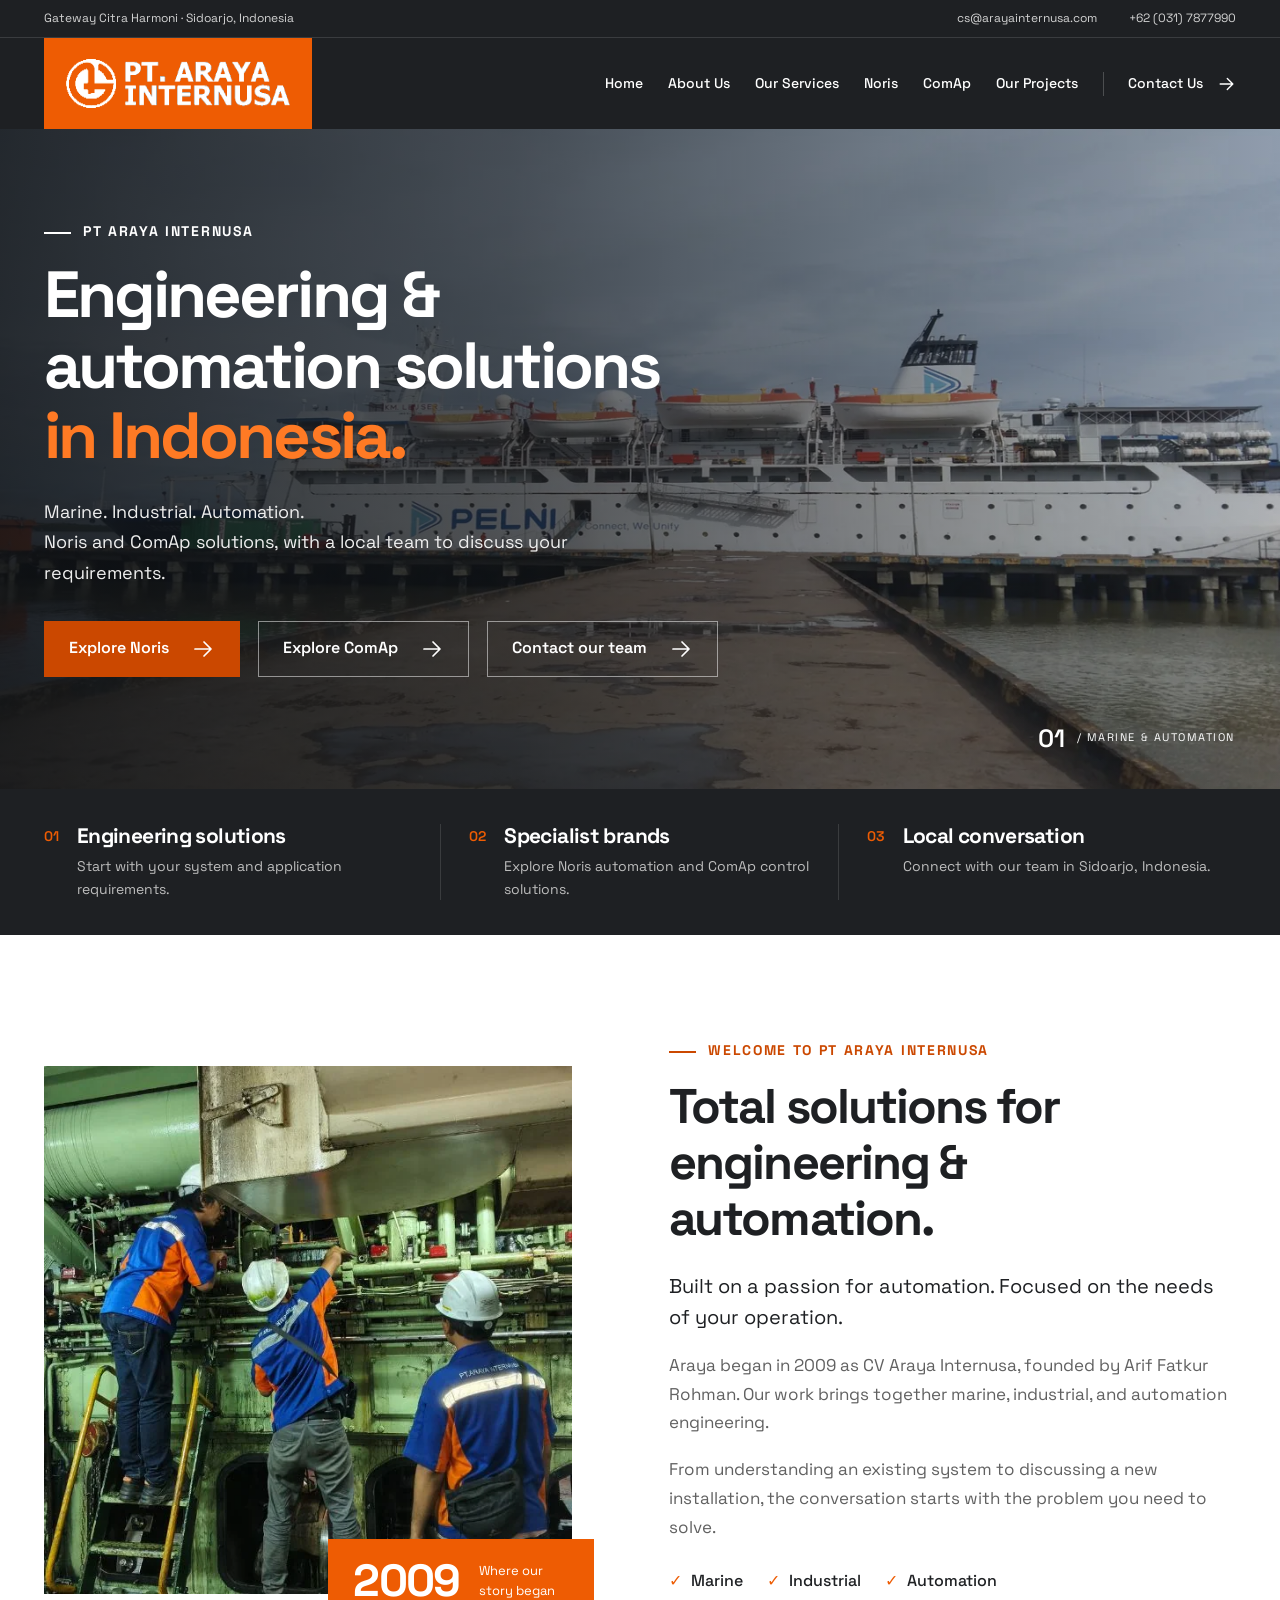
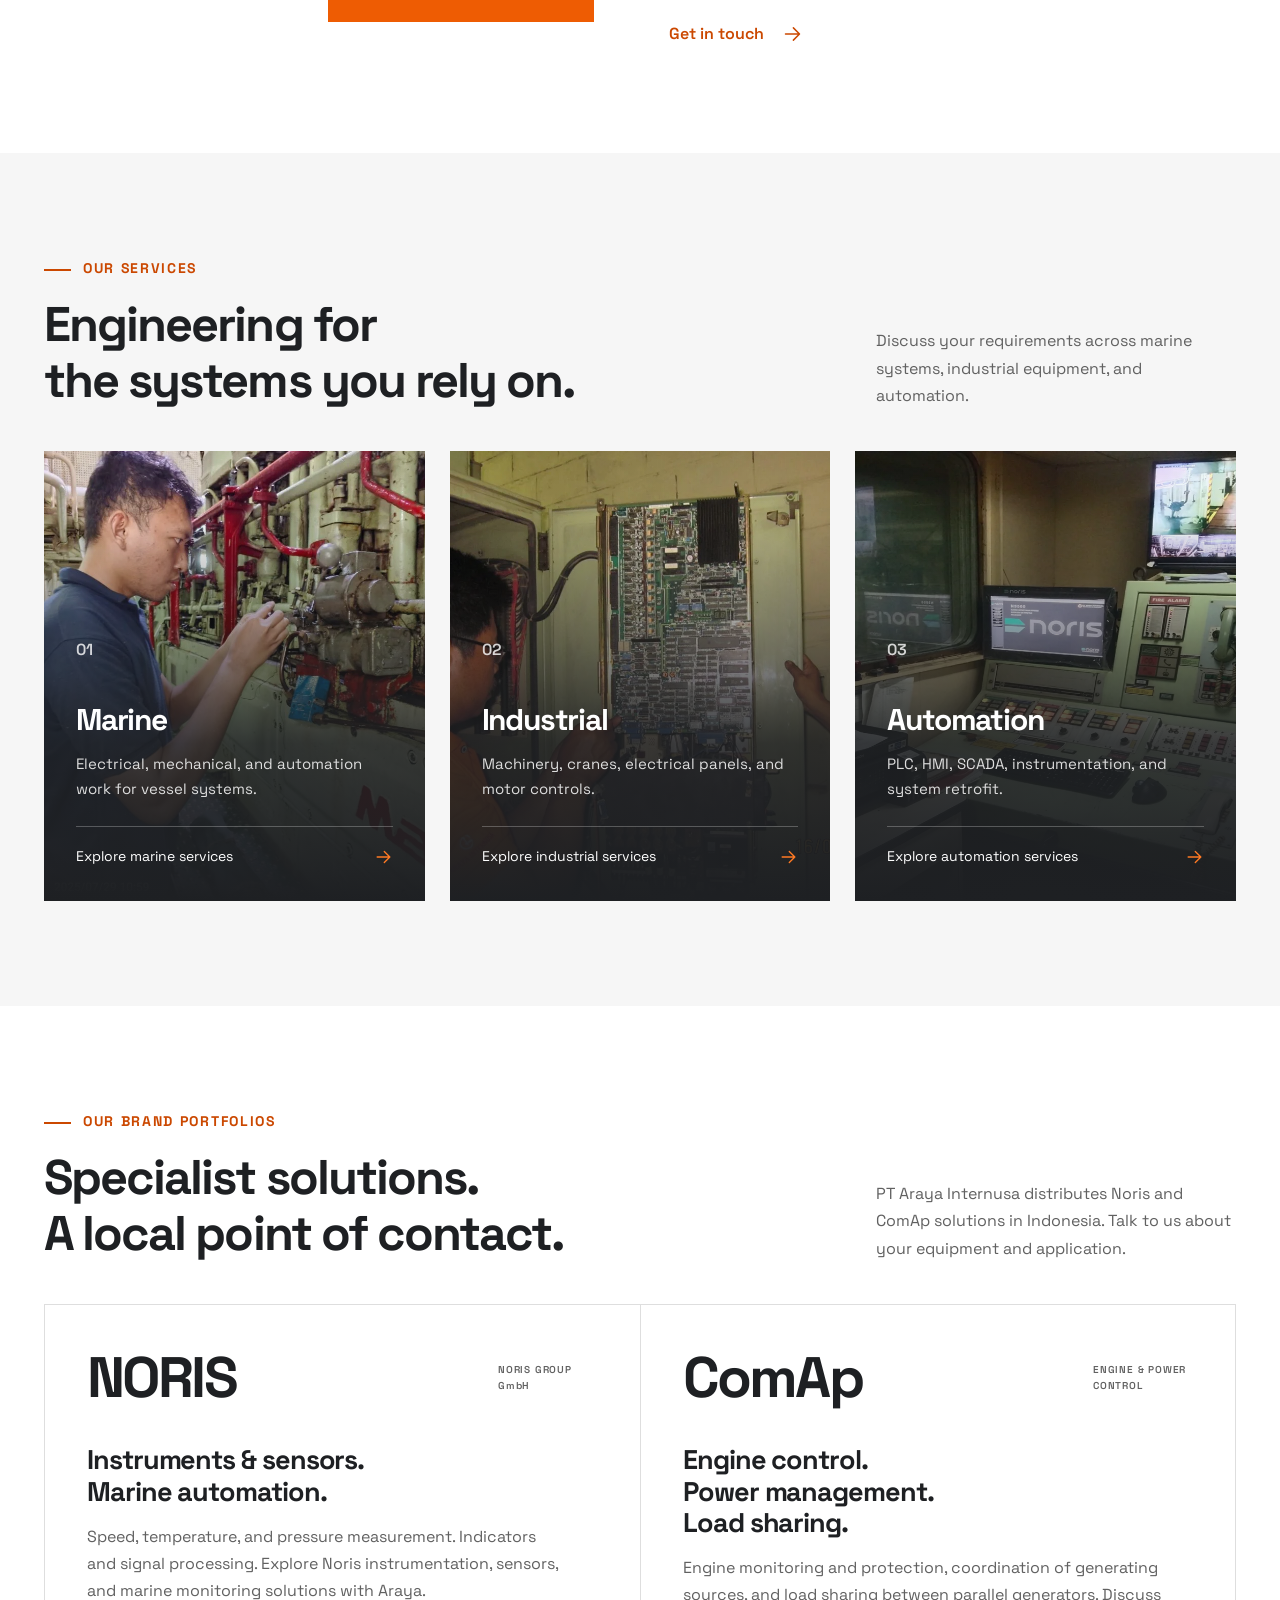
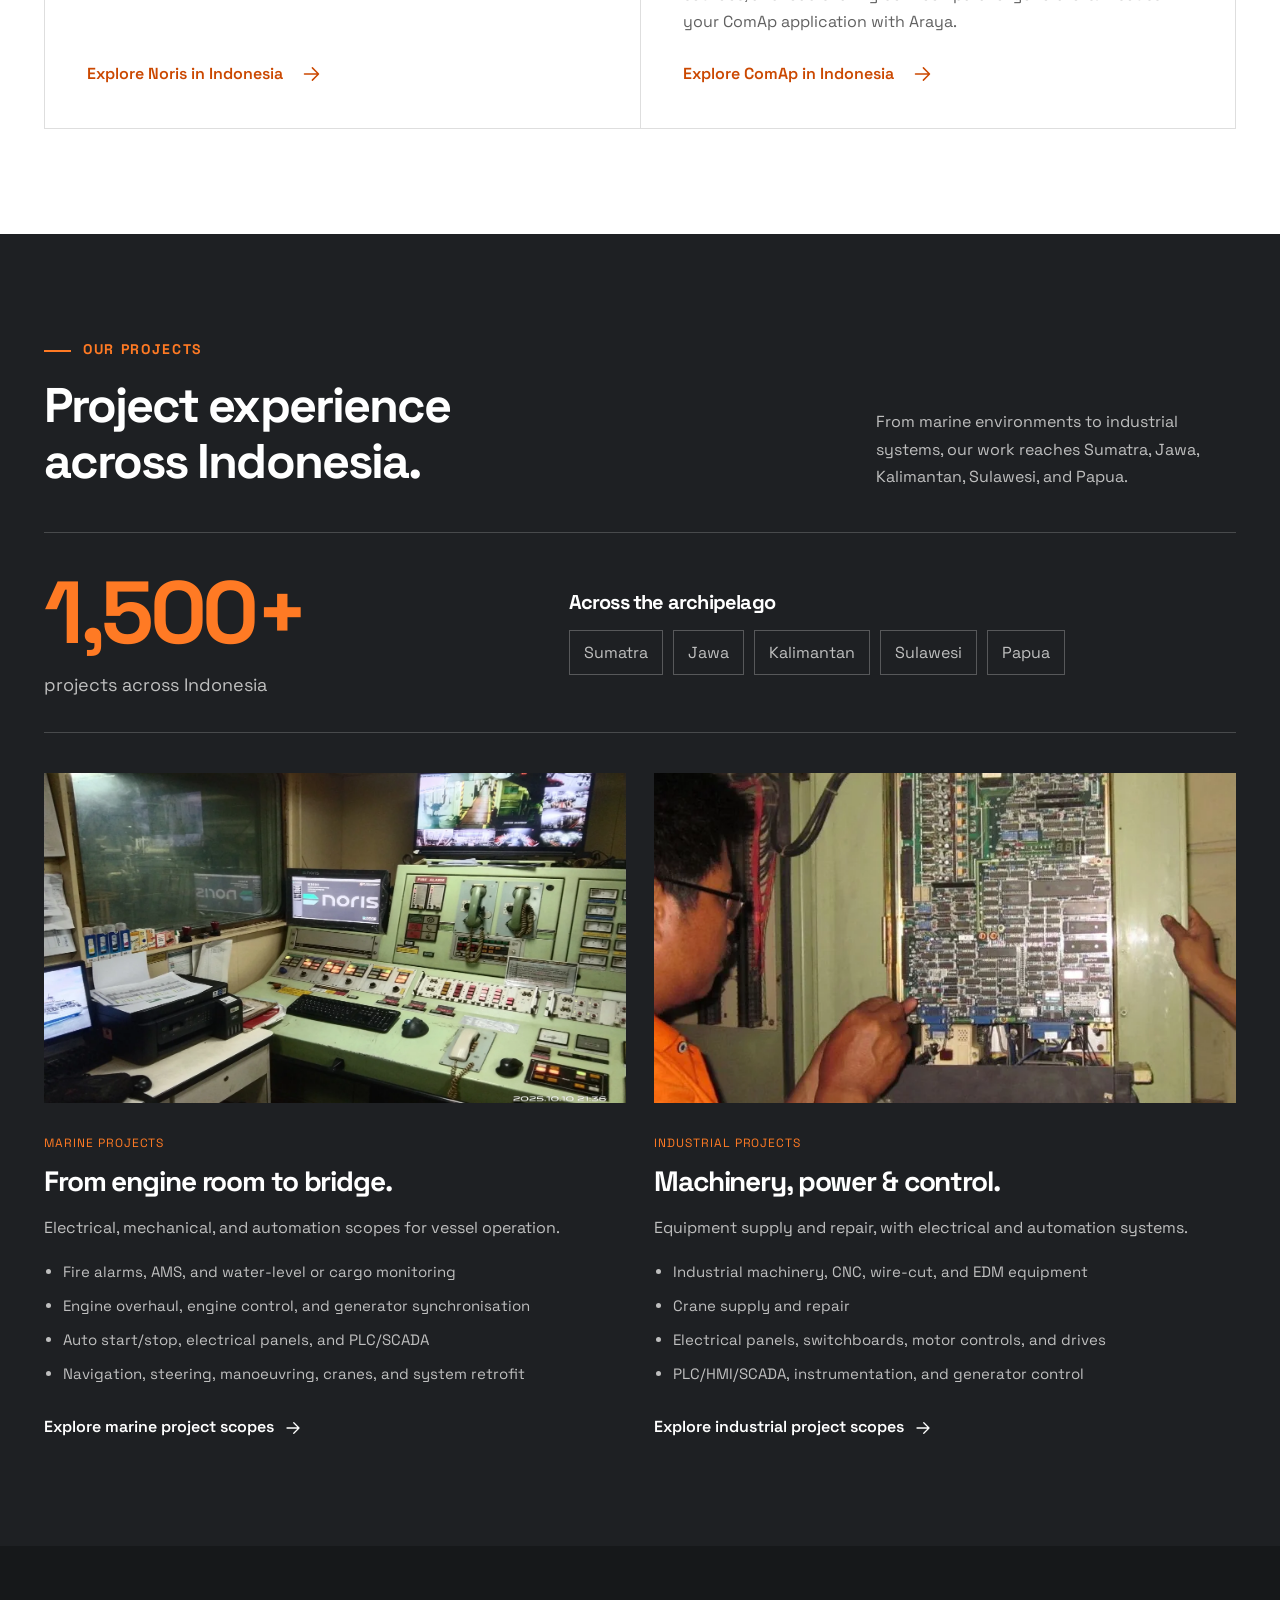
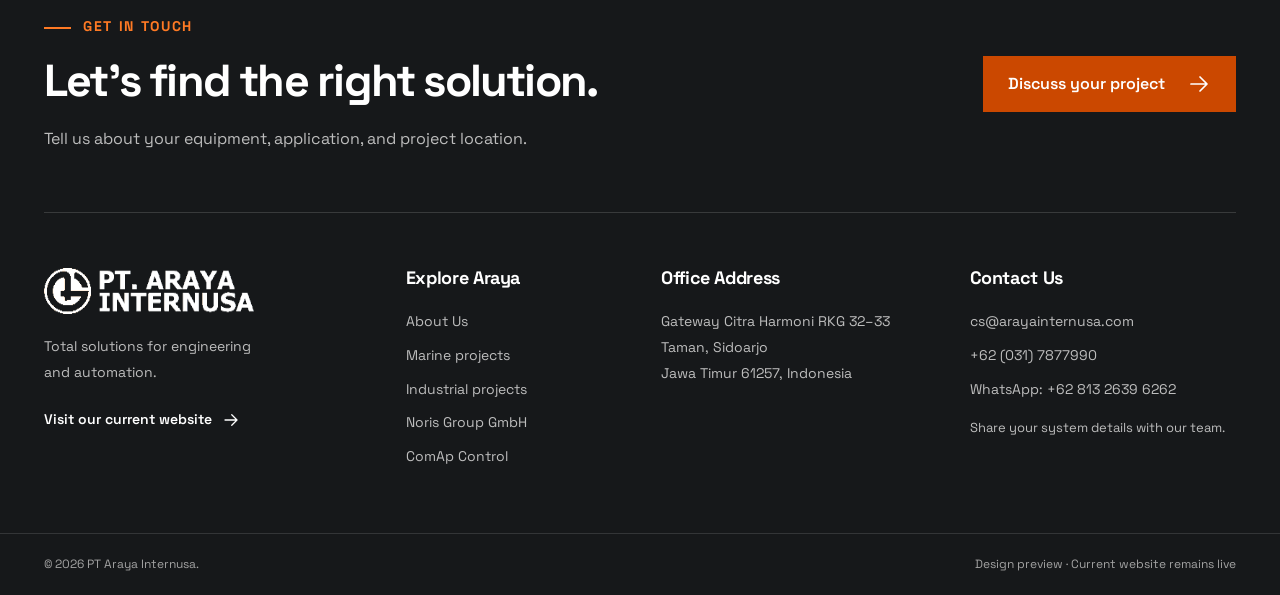
==== public/index.html @ 030a2055 "Separate Noris and ComAp navigation and homepage links" ====
<!doctype html>
<html lang="en">
<head>
  <meta charset="utf-8"><meta name="viewport" content="width=device-width, initial-scale=1">
  <title>Marine &amp; Industrial Automation Indonesia | PT Araya Internusa</title>
  <meta name="description" content="Engineering and automation solutions in Indonesia. Explore Noris and ComAp distribution, marine engineering, and industrial applications with PT Araya Internusa.">
  <meta name="robots" content="noindex, nofollow">
  <meta name="theme-color" content="#1e2023">
  <link rel="canonical" href="https://hakiimm8.github.io/arayaweb/">
  <meta property="og:title" content="Marine &amp; Industrial Automation Indonesia | PT Araya Internusa">
  <meta property="og:description" content="Engineering and automation solutions in Indonesia. Explore Noris and ComAp distribution, marine engineering, and industrial applications with PT Araya Internusa.">
  <meta property="og:type" content="website"><meta property="og:url" content="https://hakiimm8.github.io/arayaweb/">
  <meta property="og:image" content="https://hakiimm8.github.io/arayaweb/assets/images/ship.webp">
  <link rel="icon" href="./assets/images/favicon.png">
  <link rel="preload" href="./assets/fonts/space-grotesk.woff2" as="font" type="font/woff2" crossorigin>
  <link rel="stylesheet" href="./assets/site.css?v=8b104c12d8">
  <script src="./assets/site.js" defer></script>
  <script type="application/ld+json">{"@context": "https://schema.org", "@type": "Organization", "name": "PT Araya Internusa", "url": "https://arayainternusa.co.id/araya/", "logo": "https://hakiimm8.github.io/arayaweb/assets/images/araya-logo-original.png", "email": "cs@arayainternusa.com", "telephone": "+62-31-7877990"}</script>
</head>
<body>
<a class="skip-link" href="#main">Skip to content</a>
<header class="site-header">
  <div class="utility"><div class="container utility-inner"><span>Gateway Citra Harmoni · Sidoarjo, Indonesia</span><a href="mailto:cs@arayainternusa.com">cs@arayainternusa.com</a><a href="tel:+62317877990">+62 (031) 7877990</a></div></div>
  <div class="container navigation">
    <a class="brand" href="./index.html" aria-label="PT Araya Internusa home"><img src="./assets/images/araya-logo-original.png" alt="PT Araya Internusa" width="291" height="52"></a>
    <button class="menu-toggle" type="button" aria-expanded="false" aria-controls="main-navigation"><span>Menu</span><svg viewBox="0 0 24 24" aria-hidden="true"><path d="M3 6h18M3 12h18M3 18h18"/></svg></button>
    <nav class="main-nav" id="main-navigation" aria-label="Main navigation">
      <a href="./index.html">Home</a><a href="./index.html#about">About Us</a><a href="./index.html#services">Our Services</a><a href="./noris/">Noris</a><a href="./comap/">ComAp</a><a href="./index.html#projects">Our Projects</a>
      <a class="nav-contact" href="./index.html#contact">Contact Us <svg viewBox="0 0 24 24" aria-hidden="true"><path d="M4 12h15M13 5l7 7-7 7"/></svg></a>
    </nav>
  </div>
</header>
<main id="main">
<section class="hero" aria-labelledby="hero-heading">
  <img class="hero-photo" src="./assets/images/ship.webp" alt="Passenger vessel alongside a quay, from Araya’s marine project photographs" width="1400" height="840" fetchpriority="high">
  <div class="hero-shade"></div>
  <div class="container hero-content"><p class="eyebrow">PT ARAYA INTERNUSA</p><h1 id="hero-heading">Engineering &amp;<br>automation solutions<br><span>in Indonesia.</span></h1><p class="hero-description">Marine. Industrial. Automation.<br>Noris and ComAp solutions, with a local team to discuss your requirements.</p><div class="hero-actions"><a class="button" href="./noris/">Explore Noris <svg viewBox="0 0 24 24" aria-hidden="true"><path d="M4 12h15M13 5l7 7-7 7"/></svg></a><a class="button button-outline" href="./comap/">Explore ComAp <svg viewBox="0 0 24 24" aria-hidden="true"><path d="M4 12h15M13 5l7 7-7 7"/></svg></a><a class="button button-outline" href="#contact">Contact our team <svg viewBox="0 0 24 24" aria-hidden="true"><path d="M4 12h15M13 5l7 7-7 7"/></svg></a></div></div>
  <div class="hero-index" aria-hidden="true"><span>01</span> / MARINE &amp; AUTOMATION</div>
</section>
<section class="feature-strip" aria-label="Our approach"><div class="container feature-grid">
  <div><span class="feature-number">01</span><div><h2>Engineering solutions</h2><p>Start with your system and application requirements.</p></div></div>
  <div><span class="feature-number">02</span><div><h2>Specialist brands</h2><p>Explore Noris automation and ComAp control solutions.</p></div></div>
  <div><span class="feature-number">03</span><div><h2>Local conversation</h2><p>Connect with our team in Sidoarjo, Indonesia.</p></div></div>
</div></section>
<section class="section about" id="about"><div class="container about-grid">
  <div class="about-media"><img src="./assets/images/team.webp" alt="Araya technicians working together in a vessel’s engine room" width="600" height="600" loading="lazy"><div class="since"><strong>2009</strong><span>Where our story began</span></div></div>
  <div><p class="eyebrow">WELCOME TO PT ARAYA INTERNUSA</p><h2>Total solutions for<br>engineering &amp; automation.</h2><p class="lead">Built on a passion for automation. Focused on the needs of your operation.</p><p>Araya began in 2009 as CV Araya Internusa, founded by Arif Fatkur Rohman. Our work brings together marine, industrial, and automation engineering.</p><p>From understanding an existing system to discussing a new installation, the conversation starts with the problem you need to solve.</p><div class="scope-list"><span>Marine</span><span>Industrial</span><span>Automation</span></div><a class="text-link" href="#contact">Get in touch <svg viewBox="0 0 24 24" aria-hidden="true"><path d="M4 12h15M13 5l7 7-7 7"/></svg></a></div>
</div></section>
<section class="section section-muted" id="services"><div class="container">
  <div class="section-heading"><div><p class="eyebrow">OUR SERVICES</p><h2>Engineering for<br>the systems you rely on.</h2></div><p>Discuss your requirements across marine systems, industrial equipment, and automation.</p></div>
  <div class="service-grid">
    <a class="service-card" href="./marine/"><img src="./assets/images/marine.webp" alt="Technical inspection of marine engine equipment" width="600" height="690" loading="lazy"><div class="service-body"><span class="service-number">01</span><h3>Marine</h3><p>Electrical, mechanical, and automation work for vessel systems.</p><span class="card-link">Explore marine services <svg viewBox="0 0 24 24" aria-hidden="true"><path d="M4 12h15M13 5l7 7-7 7"/></svg></span></div></a>
    <a class="service-card" href="./industrial/"><img src="./assets/images/industrial.webp" alt="Industrial electrical installation, from Araya’s existing service imagery" width="600" height="500" loading="lazy"><div class="service-body"><span class="service-number">02</span><h3>Industrial</h3><p>Machinery, cranes, electrical panels, and motor controls.</p><span class="card-link">Explore industrial services <svg viewBox="0 0 24 24" aria-hidden="true"><path d="M4 12h15M13 5l7 7-7 7"/></svg></span></div></a>
    <a class="service-card" href="./industrial/#automation"><img src="./assets/images/control-room.webp" alt="Marine control console with a Noris monitoring display" width="1400" height="840" loading="lazy"><div class="service-body"><span class="service-number">03</span><h3>Automation</h3><p>PLC, HMI, SCADA, instrumentation, and system retrofit.</p><span class="card-link">Explore automation services <svg viewBox="0 0 24 24" aria-hidden="true"><path d="M4 12h15M13 5l7 7-7 7"/></svg></span></div></a>
  </div>
</div></section>
<section class="section" id="brands"><div class="container">
  <div class="section-heading"><div><p class="eyebrow">OUR BRAND PORTFOLIOS</p><h2>Specialist solutions.<br>A local point of contact.</h2></div><p>PT Araya Internusa distributes Noris and ComAp solutions in Indonesia. Talk to us about your equipment and application.</p></div>
  <div class="brand-grid">
    <article class="brand-panel"><div class="brand-name">NORIS<span>NORIS GROUP GmbH</span></div><h3>Instruments &amp; sensors.<br>Marine automation.</h3><p>Speed, temperature, and pressure measurement. Indicators and signal processing. Explore Noris instrumentation, sensors, and marine monitoring solutions with Araya.</p><a class="text-link" href="./noris/">Explore Noris in Indonesia <svg viewBox="0 0 24 24" aria-hidden="true"><path d="M4 12h15M13 5l7 7-7 7"/></svg></a></article>
    <article class="brand-panel"><div class="brand-name">ComAp<span>ENGINE &amp; POWER CONTROL</span></div><h3>Engine control.<br>Power management.<br>Load sharing.</h3><p>Engine monitoring and protection, coordination of generating sources, and load sharing between parallel generators. Discuss your ComAp application with Araya.</p><a class="text-link" href="./comap/">Explore ComAp in Indonesia <svg viewBox="0 0 24 24" aria-hidden="true"><path d="M4 12h15M13 5l7 7-7 7"/></svg></a></article>
  </div>
</div></section>
<section class="section projects" id="projects"><div class="container">
  <div class="section-heading"><div><p class="eyebrow">OUR PROJECTS</p><h2>Project experience<br>across Indonesia.</h2></div><p>From marine environments to industrial systems, our work reaches Sumatra, Jawa, Kalimantan, Sulawesi, and Papua.</p></div>
  <div class="project-reach"><div class="project-total"><strong>1,500+</strong><span>projects across Indonesia</span></div><div class="project-coverage"><h3>Across the archipelago</h3><ul><li>Sumatra</li><li>Jawa</li><li>Kalimantan</li><li>Sulawesi</li><li>Papua</li></ul></div></div>
  <div class="project-grid project-scopes">
    <figure><img src="./assets/images/control-room.webp" alt="Noris monitoring equipment installed in a marine control console" width="1400" height="840" loading="lazy"><figcaption><span>MARINE PROJECTS</span><h3>From engine room to bridge.</h3><p>Electrical, mechanical, and automation scopes for vessel operation.</p><ul><li>Fire alarms, AMS, and water-level or cargo monitoring</li><li>Engine overhaul, engine control, and generator synchronisation</li><li>Auto start/stop, electrical panels, and PLC/SCADA</li><li>Navigation, steering, manoeuvring, cranes, and system retrofit</li></ul><a class="text-link light" href="./marine/">Explore marine project scopes <svg viewBox="0 0 24 24" aria-hidden="true"><path d="M4 12h15M13 5l7 7-7 7"/></svg></a></figcaption></figure>
    <figure><img src="./assets/images/industrial.webp" alt="Industrial electrical installation from Araya’s existing service photography" width="600" height="500" loading="lazy"><figcaption><span>INDUSTRIAL PROJECTS</span><h3>Machinery, power &amp; control.</h3><p>Equipment supply and repair, with electrical and automation systems.</p><ul><li>Industrial machinery, CNC, wire-cut, and EDM equipment</li><li>Crane supply and repair</li><li>Electrical panels, switchboards, motor controls, and drives</li><li>PLC/HMI/SCADA, instrumentation, and generator control</li></ul><a class="text-link light" href="./industrial/">Explore industrial project scopes <svg viewBox="0 0 24 24" aria-hidden="true"><path d="M4 12h15M13 5l7 7-7 7"/></svg></a></figcaption></figure>
  </div>
</div></section></main>
<section class="contact" id="contact" aria-labelledby="contact-heading">
  <div class="container contact-intro"><div><p class="eyebrow">GET IN TOUCH</p><h2 id="contact-heading">Let’s find the right solution.</h2><p>Tell us about your equipment, application, and project location.</p></div><a class="button" href="mailto:cs@arayainternusa.com">Discuss your project <svg viewBox="0 0 24 24" aria-hidden="true"><path d="M4 12h15M13 5l7 7-7 7"/></svg></a></div>
  <div class="container footer-grid">
    <div class="footer-company"><img src="./assets/images/araya-logo-original.png" alt="PT Araya Internusa" width="291" height="52" loading="lazy"><p>Total solutions for engineering and automation.</p><a class="text-link light" href="https://arayainternusa.co.id/araya/">Visit our current website <svg viewBox="0 0 24 24" aria-hidden="true"><path d="M4 12h15M13 5l7 7-7 7"/></svg></a></div>
    <div><h3>Explore Araya</h3><a href="./index.html#about">About Us</a><a href="./marine/">Marine projects</a><a href="./industrial/">Industrial projects</a><a href="./noris/">Noris Group GmbH</a><a href="./comap/">ComAp Control</a></div>
    <div><h3>Office Address</h3><p>Gateway Citra Harmoni RKG 32–33<br>Taman, Sidoarjo<br>Jawa Timur 61257, Indonesia</p></div>
    <div><h3>Contact Us</h3><a href="mailto:cs@arayainternusa.com">cs@arayainternusa.com</a><a href="tel:+62317877990">+62 (031) 7877990</a><a href="https://wa.me/6281326396262">WhatsApp: +62 813 2639 6262</a><p class="contact-note">Share your system details with our team.</p></div>
  </div>
</section>
<footer class="copyright"><div class="container"><span>© 2026 PT Araya Internusa.</span><span>Design preview · Current website remains live</span></div></footer>
</body></html>
---- public/assets/site.css ----
@font-face{font-family:"Space Grotesk";src:url("./fonts/space-grotesk.woff2") format("woff2");font-style:normal;font-weight:300 700;font-display:swap}
:root{--orange:#ee5c03;--orange-hover:#cb4800;--ink:#1e2023;--text:#616161;--muted:#f6f6f6;--line:#dedede;--white:#fff;--container:1240px}
*{box-sizing:border-box}html{scroll-behavior:smooth;scroll-padding-top:105px}body{margin:0;font-family:"Space Grotesk",Arial,sans-serif;font-size:17px;line-height:1.7;color:var(--text);background:#fff}h1,h2,h3,p,figure{margin:0}h1,h2,h3{color:var(--ink);font-weight:700;line-height:1.15;letter-spacing:-.04em}h2{font-size:clamp(32px,3.8vw,49px)}h3{font-size:25px}p+p{margin-top:18px}a{color:inherit;text-decoration:none}button{font:inherit}img{display:block;max-width:100%;height:auto}svg{width:24px;height:24px;fill:none;stroke:currentColor;stroke-width:1.7;stroke-linecap:round;stroke-linejoin:round;flex:none}.container{width:min(var(--container),calc(100% - 88px));margin-inline:auto}.section{padding:105px 0}.section-muted{background:var(--muted)}.eyebrow{color:var(--orange);font-size:14px;letter-spacing:.12em;font-weight:700;line-height:1.5;margin-bottom:18px}.eyebrow:before{content:"";display:inline-block;vertical-align:middle;width:27px;height:2px;margin-right:12px;background:currentColor}.lead{font-size:20px;color:var(--ink);line-height:1.55;margin:24px 0 18px}.text-link{display:inline-flex;align-items:center;gap:18px;color:var(--orange);font-weight:600;font-size:16px;line-height:1.4}.text-link svg{width:21px}.text-link:hover{color:var(--orange-hover)}.button{display:inline-flex;align-items:center;justify-content:center;gap:22px;min-height:56px;padding:15px 24px;background:var(--orange);border:1px solid var(--orange);color:#fff;font-size:16px;font-weight:600;line-height:1.4;transition:background .2s}.button:hover{background:var(--orange-hover);border-color:var(--orange-hover)}.button-outline{background:transparent;border-color:#ffffff80}.button-outline:hover{background:#ffffff14;border-color:#fff}a:focus-visible,button:focus-visible{outline:3px solid var(--orange);outline-offset:5px}.button:focus-visible{outline-color:#fff;box-shadow:0 0 0 7px var(--orange)}.skip-link{position:fixed;top:-100px;left:16px;z-index:99;background:#fff;color:var(--ink);padding:12px}.skip-link:focus{top:12px}
.site-header{background:var(--ink);color:#fff;position:relative;z-index:20}.utility{border-bottom:1px solid #ffffff20}.utility-inner{display:flex;justify-content:flex-end;gap:32px;font-size:12px;min-height:37px;align-items:center;color:#d3d3d3}.utility-inner span{margin-right:auto}.utility a:hover{color:#fff}.navigation{display:flex;align-items:center;min-height:91px;gap:36px}.brand{background:var(--orange);align-self:stretch;display:flex;align-items:center;padding:18px 22px;flex:none}.brand img{width:224px;height:auto}.main-nav{display:flex;align-items:center;justify-content:flex-end;gap:25px;flex:1;font-size:14px;font-weight:500;line-height:1.35}.main-nav>a{white-space:nowrap}.main-nav>a:hover{color:var(--orange)}.main-nav .nav-contact{border-left:1px solid #ffffff35;padding-left:24px;display:inline-flex;align-items:center;gap:14px}.nav-contact svg{width:19px}.menu-toggle{display:none;background:none;color:#fff;border:1px solid #ffffff50;padding:10px 13px;align-items:center;gap:10px;font-size:15px}
.hero{position:relative;min-height:660px;display:flex;align-items:center;isolation:isolate;background:#343434;color:#fff}.hero-photo,.hero-shade{position:absolute;inset:0;width:100%;height:100%;z-index:-2;object-fit:cover}.hero-photo{object-position:58% 48%}.hero-shade{z-index:-1;background:linear-gradient(90deg,rgba(12,15,18,.85) 0%,rgba(12,15,18,.67) 40%,rgba(12,15,18,.18) 100%)}.hero-content{padding-block:68px 88px}.hero .eyebrow{color:#fff}.hero h1{color:#fff;font-size:clamp(42px,5.1vw,71px);line-height:1.08;letter-spacing:-.045em;max-width:840px}.hero h1 span{color:#ff7a24}.hero-description{font-size:18px;line-height:1.7;color:#eee;max-width:590px;margin-top:25px}.hero-actions{display:flex;flex-wrap:wrap;gap:18px;margin-top:32px}.hero-index{position:absolute;right:45px;bottom:30px;font-size:11px;letter-spacing:.14em;display:flex;align-items:center;gap:12px}.hero-index span{font-size:25px;font-weight:600;letter-spacing:0}.feature-strip{background:var(--ink);color:#bdbdbd}.feature-grid{display:grid;grid-template-columns:repeat(3,1fr);padding-block:35px}.feature-grid>div{display:flex;gap:18px;align-items:flex-start;padding:0 28px;border-right:1px solid #ffffff20}.feature-grid>div:first-child{padding-left:0}.feature-grid>div:last-child{border:0;padding-right:0}.feature-number{font-size:14px;color:var(--orange);font-weight:600;line-height:1.8}.feature-grid h2{color:#fff;font-size:21px;letter-spacing:-.03em;margin-bottom:7px}.feature-grid p{font-size:14px;line-height:1.6}
.about-grid{display:grid;grid-template-columns:1fr 1.03fr;gap:75px;align-items:center}.about-media{position:relative;padding-right:22px;padding-bottom:28px}.about-media>img{width:100%;aspect-ratio:1;object-fit:cover}.since{position:absolute;bottom:0;right:0;background:var(--orange);color:#fff;display:flex;align-items:center;gap:20px;padding:19px 25px}.since strong{font-size:45px;line-height:1;letter-spacing:-.04em}.since span{font-size:13px;max-width:90px;line-height:1.5}.scope-list{display:flex;flex-wrap:wrap;gap:24px;margin:25px 0}.scope-list span{color:var(--ink);font-size:16px;font-weight:500}.scope-list span:before{content:"✓";color:var(--orange);margin-right:9px}.section-heading{display:flex;align-items:flex-end;justify-content:space-between;gap:65px;margin-bottom:42px}.section-heading>p{max-width:360px;line-height:1.7;font-size:16px}.service-grid{display:grid;grid-template-columns:repeat(3,1fr);gap:25px}.service-card{position:relative;min-height:450px;overflow:hidden;background:var(--ink);color:#ddd;display:flex;align-items:flex-end}.service-card>img{position:absolute;inset:0;width:100%;height:100%;object-fit:cover;transition:transform .5s}.service-card:after{content:"";position:absolute;inset:0;background:linear-gradient(180deg,#1e202308 15%,#1e2023dd 65%,#1e2023 100%)}.service-card:hover>img{transform:scale(1.04)}.service-body{position:relative;z-index:1;padding:32px;width:100%}.service-number{display:inline-block;font-size:16px;font-weight:600;color:#fff;opacity:.8;margin-bottom:40px}.service-body h3{color:#fff;font-size:30px;margin-bottom:14px}.service-body p{font-size:15px;line-height:1.65;min-height:50px}.card-link{display:flex;align-items:center;justify-content:space-between;gap:12px;margin-top:24px;padding-top:18px;border-top:1px solid #ffffff40;font-size:14px;color:#fff}.card-link svg{width:19px;color:#ff7a24}.brand-grid{display:grid;grid-template-columns:1fr 1fr;border:1px solid var(--line)}.brand-panel{padding:42px}.brand-panel+article{border-left:1px solid var(--line)}.brand-name{font-size:57px;color:var(--ink);font-weight:700;line-height:1.1;letter-spacing:-.05em;display:flex;align-items:center;justify-content:space-between;gap:18px;margin-bottom:35px}.brand-name span{font-size:10px;font-weight:600;letter-spacing:.08em;color:var(--text);max-width:100px;line-height:1.6}.brand-panel h3{font-size:27px;margin-bottom:16px}.brand-panel p{font-size:16px;max-width:480px;margin-bottom:27px}.projects{background:var(--ink);color:#bfbfbf}.projects h2{color:#fff}.project-grid{display:grid;grid-template-columns:1.35fr 1fr;gap:28px}.project-grid figure>img{width:100%;height:330px;object-fit:cover}.project-grid figcaption{padding-top:24px}.project-grid figcaption span{font-size:12px;letter-spacing:.08em;text-transform:uppercase;color:#ff7a24}.project-grid h3{font-size:28px;margin-top:9px;color:#fff}
.contact{background:#16181a;color:#bdbdbd;padding-top:70px;scroll-margin-top:0}.contact-intro{display:flex;justify-content:space-between;align-items:center;gap:40px;padding-bottom:60px;border-bottom:1px solid #ffffff25}.contact h2{color:#fff;font-size:clamp(30px,3.5vw,45px)}.contact-intro p:last-child{margin-top:18px;font-size:16px}.contact-intro>.button{flex-shrink:0}.footer-grid{display:grid;grid-template-columns:1.2fr .8fr 1fr 1fr;gap:42px;padding-block:55px}.footer-grid h3{font-size:18px;color:#fff;letter-spacing:-.02em;margin-bottom:20px}.footer-grid p,.footer-grid a{font-size:14px;line-height:1.85}.footer-grid a:not(.text-link){display:block;margin-bottom:8px}.footer-grid a:hover{color:#fff}.footer-company>img{width:210px;margin-bottom:20px}.footer-company p{max-width:230px;margin-bottom:18px}.text-link.light{color:#fff;gap:10px}.text-link.light svg{width:18px}.contact-note{margin-top:14px;font-size:13px!important}.copyright{background:#16181a;color:#a3a3a3;border-top:1px solid #ffffff20;font-size:12px}.copyright>.container{display:flex;justify-content:space-between;gap:24px;padding-block:20px}
.brand-hero{background:var(--ink);color:#bdbdbd;padding:35px 0 75px;position:relative;overflow:hidden}.brand-hero:after{content:"";position:absolute;right:-80px;top:80px;width:340px;height:340px;border:1px solid #ffffff0d;transform:rotate(30deg);pointer-events:none}.breadcrumb{display:flex;gap:14px;font-size:13px;margin-bottom:52px;position:relative;z-index:1}.breadcrumb a:hover{color:#fff}.brand-hero h1{color:#fff;font-size:clamp(43px,5.5vw,73px);line-height:1.08;position:relative;z-index:1}.brand-hero>.container>p:not(.eyebrow){font-size:20px;margin:24px 0 30px}.brand-overview{display:grid;grid-template-columns:1.05fr 1fr;gap:70px;align-items:center}.brand-overview img{width:100%;height:440px;object-fit:cover}.brand-overview figcaption{font-size:12px;color:var(--text);margin-top:10px}.brand-overview .text-link{margin-top:25px}.manufacturer-note{font-size:12px;line-height:1.7;margin-top:14px!important;max-width:440px}.application-list{margin-top:40px;border-top:1px solid var(--line)}.application-row{display:grid;grid-template-columns:50px 1fr 1.3fr;gap:30px;align-items:start;padding:30px 0;border-bottom:1px solid var(--line)}.application-row>span{color:var(--orange);font-size:17px}.application-row h3{font-size:24px;letter-spacing:-.03em}.application-row p{font-size:16px;line-height:1.7}.equipment-note{border-left:3px solid var(--orange);padding:5px 0 5px 25px;margin-top:40px}.equipment-note h3{font-size:22px;margin-bottom:12px}.equipment-note p{max-width:780px;font-size:16px}.related{padding-block:45px;display:flex;justify-content:space-between;gap:25px;align-items:center}.related>a:last-child{font-size:14px;text-decoration:underline;text-underline-offset:4px}
@media(min-width:1600px){.hero{min-height:730px}}@media(max-width:1200px){.container{width:calc(100% - 60px)}.navigation{gap:20px}.brand{padding-inline:15px}.brand img{width:190px}.main-nav{gap:17px;font-size:12px}.main-nav .nav-contact{padding-left:17px}.about-grid{gap:45px}.brand-name{font-size:50px}.footer-grid{gap:27px}}
@media(max-width:980px){.utility-inner{gap:20px;font-size:11px}.utility-inner span{display:none}.utility-inner{justify-content:space-between}.navigation{min-height:85px;justify-content:space-between;flex-wrap:wrap;padding-bottom:14px}.brand{padding:16px 18px;min-height:85px}.main-nav{flex-basis:100%;justify-content:flex-start;gap:21px;flex-wrap:wrap;font-size:14px;padding:10px 0}.main-nav .nav-contact{border:0;padding:0}.js .menu-toggle{display:inline-flex}.js .navigation{padding-bottom:0}.js .main-nav{display:none;padding:0 0 22px}.js .main-nav[data-open="true"]{display:flex}.hero{min-height:630px}.hero h1{font-size:62px}.hero-index{right:30px}.feature-grid>div{padding-inline:18px;gap:12px}.feature-grid h2{font-size:18px}.feature-grid p{font-size:13px}.about-grid{gap:35px}.section{padding-block:80px}.section-heading{gap:35px}.section-heading>p{max-width:300px}.service-grid{gap:16px}.service-body{padding:24px}.service-body h3{font-size:27px}.service-body p{font-size:14px}.card-link{font-size:12px}.brand-panel{padding:30px}.brand-name{display:block}.brand-name span{display:block;max-width:none;margin-top:10px;font-size:10px}.brand-panel h3{font-size:24px}.project-grid figure>img{height:280px}.contact-intro{gap:30px}.footer-grid{grid-template-columns:1fr 1fr;gap:35px}.brand-overview{gap:35px}.brand-overview img{height:390px}}
@media(max-width:680px){.container{width:calc(100% - 40px)}body{font-size:16px}.utility-inner{font-size:10px;gap:10px;min-height:32px}.navigation{min-height:78px}.brand{min-height:78px;padding:14px 12px}.brand img{width:184px}.menu-toggle{font-size:13px;padding:8px 9px;gap:8px}.menu-toggle svg{width:20px}.main-nav{display:grid;grid-template-columns:1fr 1fr;gap:0!important;line-height:1.5}.js .main-nav[data-open="true"]{display:grid}.main-nav>a{padding:13px 0;border-top:1px solid #ffffff20}.main-nav .nav-contact{padding:13px 0;border-top:1px solid #ffffff20;gap:10px}.hero{min-height:600px;align-items:center}.hero-photo{object-position:63% 50%}.hero-shade{background:linear-gradient(90deg,rgba(12,15,18,.84),rgba(12,15,18,.4))}.hero-content{padding-block:55px 75px}.hero h1{font-size:clamp(36px,9.5vw,52px);line-height:1.1;letter-spacing:-.045em}.hero .eyebrow{font-size:11px;margin-bottom:23px}.hero-description{font-size:16px;margin-top:23px;max-width:380px;line-height:1.65}.hero-actions{gap:12px;margin-top:28px;flex-direction:column;align-items:flex-start}.button{font-size:14px;min-height:52px;padding:14px 18px;gap:18px}.hero-index{bottom:20px;left:20px;right:auto;font-size:9px}.hero-index span{font-size:20px}.feature-grid{grid-template-columns:1fr;padding-block:0}.feature-grid>div{padding:24px 0!important;border-right:0;border-bottom:1px solid #ffffff20;gap:20px}.feature-grid h2{font-size:20px}.feature-grid p{font-size:14px}.section{padding-block:65px}.about-grid,.brand-overview{grid-template-columns:1fr;gap:36px}.about-media{max-width:500px;padding-right:18px;padding-bottom:22px}.since{padding:17px 22px}.since strong{font-size:38px}.about .eyebrow{font-size:11px}.lead{font-size:18px}.scope-list{gap:20px}.scope-list span{font-size:14px}.section-heading{display:block;margin-bottom:30px}.section-heading>p{margin-top:23px;max-width:100%;font-size:15px}.service-grid{grid-template-columns:1fr;gap:20px}.service-card{min-height:390px}.service-body{padding:28px}.service-body h3{font-size:30px}.service-body p{font-size:15px;min-height:0}.service-number{margin-bottom:55px}.card-link{font-size:14px}.brand-grid{grid-template-columns:1fr}.brand-panel{padding:30px 25px}.brand-panel+article{border-left:0;border-top:1px solid var(--line)}.brand-name{font-size:50px;margin-bottom:25px}.brand-panel h3{font-size:25px}.brand-panel p{font-size:15px}.text-link{font-size:14px;gap:14px}.project-grid{grid-template-columns:1fr;gap:35px}.project-grid figure>img{height:270px}.project-grid h3{font-size:25px}.contact{padding-top:55px}.contact-intro{align-items:flex-start;flex-direction:column;gap:25px;padding-bottom:40px}.contact-intro p:last-child{font-size:15px}.footer-grid{grid-template-columns:1fr 1fr;padding-block:40px;gap:35px 22px}.footer-company{grid-column:1/-1}.footer-company p{max-width:100%}.footer-grid h3{font-size:17px;margin-bottom:15px}.footer-grid p,.footer-grid a{font-size:13px;overflow-wrap:anywhere}.footer-grid>div:last-child{grid-column:1/-1}.copyright>.container{flex-direction:column;gap:5px;padding-block:18px}.copyright{font-size:10px}.brand-hero{padding:24px 0 55px}.breadcrumb{font-size:12px;margin-bottom:35px}.brand-hero h1{font-size:43px}.brand-hero>.container>p:not(.eyebrow){font-size:18px}.brand-overview img{height:320px}.application-row{grid-template-columns:35px 1fr;gap:10px 16px;padding-block:25px}.application-row p{grid-column:2;font-size:15px}.application-row h3{font-size:23px}.equipment-note{padding-left:20px}.equipment-note h3{font-size:21px}.equipment-note p{font-size:15px}.related{align-items:flex-start;flex-direction:column;padding-block:35px}.eyebrow{font-size:12px}}
@media(prefers-reduced-motion:reduce){html{scroll-behavior:auto}*,*:before,*:after{transition:none!important}}
/* Keep the site's orange palette while making normal-sized text readable. */
:root{--orange-readable:#cb4800}
.eyebrow,.text-link,.application-row>span{color:var(--orange-readable)}
.button:not(.button-outline){background:var(--orange-readable);border-color:var(--orange-readable)}
.button:not(.button-outline):hover{background:#b43e00;border-color:#b43e00}
.projects .eyebrow,.contact .eyebrow,.brand-hero .eyebrow{color:#ff7a24}
.site-header{position:sticky;top:-38px}
@media(max-width:680px){.site-header{top:-32px}}
.brand-panel{display:flex;flex-direction:column}.brand-panel>.text-link{margin-top:auto}
.manufacturer-links{display:flex;flex-direction:column;align-items:flex-start;gap:14px;margin-top:25px}.brand-overview .manufacturer-links .text-link{margin-top:0}
.project-reach{display:grid;grid-template-columns:1fr 1.4fr;align-items:center;gap:48px;border-top:1px solid #ffffff30;border-bottom:1px solid #ffffff30;padding:32px 0;margin-bottom:40px}.project-total strong{display:block;font-size:clamp(56px,7vw,88px);line-height:1.1;letter-spacing:-.05em;color:#ff7a24}.project-total span{display:block;margin-top:8px;font-size:18px}.project-coverage h3{font-size:20px;margin:0 0 16px}.project-coverage ul{display:flex;flex-wrap:wrap;gap:10px;list-style:none;padding:0;margin:0}.project-coverage li{border:1px solid #ffffff40;padding:8px 14px;font-size:16px}@media(max-width:680px){.project-reach{grid-template-columns:1fr;gap:28px}}
.projects .project-coverage h3{color:#fff}
/* Preserve the original 238:52 lockup proportions; the transparent upload is stretched horizontally. */
.brand img,.footer-company>img{aspect-ratio:238/52}
.project-scopes{grid-template-columns:repeat(2,minmax(0,1fr))}.project-scopes figcaption>p{font-size:16px;margin-top:16px}.project-scopes ul{font-size:15px;line-height:1.75;padding-left:19px;margin:18px 0 24px}.project-scopes li+li{margin-top:8px}.project-scopes .text-link{margin-top:4px}
.brand-overview .product-figure img{object-fit:contain;background:#f6f6f6;padding:24px}.product-figure figcaption a{text-decoration:underline;text-underline-offset:3px}.portfolio-intro{font-size:18px;max-width:850px;margin-top:24px}.portfolio-list{margin-top:44px;border-top:1px solid var(--line)}.portfolio-row{display:grid;grid-template-columns:minmax(0,1fr) minmax(0,1.25fr);gap:70px;padding:38px 0;border-bottom:1px solid var(--line)}.portfolio-number{display:block;font-size:14px;color:var(--orange-readable);font-weight:600;margin-bottom:15px}.portfolio-row h3{font-size:30px;max-width:380px}.family-name{font-size:15px;color:var(--orange-readable);margin-top:14px;font-weight:500}.portfolio-row dl{margin:24px 0}.portfolio-row dl>div+div{margin-top:16px}.portfolio-row dt{font-size:14px;font-weight:700;color:var(--ink)}.portfolio-row dd{margin:3px 0 0;font-size:15px}
.scope-details{display:grid;grid-template-columns:repeat(2,minmax(0,1fr));column-gap:65px;margin-top:42px;border-top:1px solid var(--line)}.scope-detail{padding:30px 0;border-bottom:1px solid var(--line);scroll-margin-top:120px}.scope-detail h3{font-size:26px;margin-bottom:16px}.scope-detail p{font-size:16px}.connection-grid{display:grid;grid-template-columns:repeat(2,minmax(0,1fr));gap:45px;margin-top:38px}.connection-grid>a{display:block;border-top:1px solid var(--line);padding-top:27px}.connection-grid h3{font-size:28px;margin-bottom:15px}.connection-grid p{font-size:16px;max-width:480px}.connection-grid .text-link{margin-top:23px}.equipment-note>.text-link{margin-top:20px}.project-connections{padding-bottom:45px}
@media(max-width:980px){.portfolio-row{gap:35px}.scope-details{column-gap:35px}}
@media(max-width:680px){.project-scopes,.portfolio-row,.scope-details,.connection-grid{grid-template-columns:1fr}.project-scopes{gap:48px}.portfolio-row{gap:22px;padding-block:30px}.portfolio-row h3{font-size:26px}.portfolio-intro{font-size:16px}.scope-detail h3{font-size:24px}.connection-grid{gap:35px}}

/* Dedicated brand guides retain the existing Araya palette and typography. */
.brand-landing-grid{display:grid;grid-template-columns:minmax(0,1.2fr) minmax(0,1fr);gap:60px;align-items:center;position:relative;z-index:1}.brand-landing h1{font-size:clamp(40px,4.8vw,64px)}.brand-intro{font-size:18px;margin-top:24px;max-width:600px}.brand-actions{display:flex;align-items:center;flex-wrap:wrap;gap:22px 28px;margin-top:30px}.hero-product img{width:100%;height:340px;object-fit:contain;background:#f6f6f6;padding:26px}.hero-product figcaption{font-size:12px;line-height:1.6;margin-top:12px;color:#c9c9c9}.brand-contents{border-bottom:1px solid var(--line);background:#fff}.brand-contents>.container{display:flex;flex-wrap:wrap;gap:12px 30px;padding-block:23px}.brand-contents a{font-size:14px;font-weight:600;color:var(--ink)}.brand-contents a:hover{color:var(--orange-readable)}.brand-profile{display:grid;grid-template-columns:1fr 1.1fr;gap:70px}.brand-profile .text-link{margin-top:25px}.brand-profile .lead{margin-top:0}.brand-facts{display:grid;grid-template-columns:repeat(3,minmax(0,1fr));gap:35px;border-top:1px solid var(--line);padding-top:28px;margin:45px 0 0}.brand-facts dt{font-size:13px;color:var(--text);margin-bottom:8px}.brand-facts dd{font-size:21px;line-height:1.35;letter-spacing:-.025em;color:var(--ink);margin:0;font-weight:600}.product-finder{display:grid;grid-template-columns:repeat(3,minmax(0,1fr));gap:0 30px;margin-top:34px}.product-finder a{display:flex;align-items:center;gap:12px;font-size:15px;line-height:1.5;font-weight:500;padding:18px 0;border-bottom:1px solid var(--line);color:var(--ink)}.product-finder a:hover{color:var(--orange-readable)}.product-finder span{font-size:12px;color:var(--orange-readable)}.product-finder svg{width:18px;height:18px;margin-left:auto}.portfolio-row{scroll-margin-top:125px}.application-row .text-link{margin-top:18px}.brand-enquiry{background:var(--muted)}.enquiry-list{display:grid;grid-template-columns:repeat(4,minmax(0,1fr));gap:30px;list-style:none;padding:0;margin:40px 0 0;counter-reset:enquiry}.enquiry-list li{border-top:1px solid var(--line);padding-top:24px;counter-increment:enquiry}.enquiry-list li:before{content:'0' counter(enquiry);display:block;color:var(--orange-readable);font-size:13px;font-weight:600;margin-bottom:16px}.enquiry-list h3{font-size:22px;margin-bottom:14px}.enquiry-list p{font-size:15px}.brand-faq{display:grid;grid-template-columns:1fr 1.4fr;gap:65px}.faq-list{border-top:1px solid var(--line)}.faq-list details{border-bottom:1px solid var(--line);padding:24px 0}.faq-list summary{cursor:pointer;position:relative;padding-right:20px;font-size:18px;line-height:1.5;font-weight:600;color:var(--ink)}.faq-list p{font-size:16px;margin-top:18px}.faq-list summary:focus-visible{outline:3px solid var(--orange);outline-offset:5px}
@media(max-width:980px){.brand-landing-grid{gap:30px}.brand-landing h1{font-size:44px}.hero-product img{height:300px}.brand-profile{gap:35px}.product-finder{grid-template-columns:repeat(2,minmax(0,1fr))}.enquiry-list{grid-template-columns:repeat(2,minmax(0,1fr))}.brand-faq{gap:35px}}
@media(max-width:680px){.brand-landing-grid,.brand-profile,.brand-faq{grid-template-columns:1fr}.brand-landing h1{font-size:40px}.brand-intro{font-size:17px}.brand-landing-grid{gap:36px}.hero-product img{height:250px;padding:20px}.brand-landing{padding-bottom:40px}.brand-contents>.container{gap:12px 22px;padding-block:20px}.brand-contents a{font-size:13px}.brand-facts{grid-template-columns:1fr;gap:24px;margin-top:30px}.brand-facts dt{margin-bottom:5px}.brand-facts dd{font-size:20px}.product-finder{grid-template-columns:1fr}.application-row>div{grid-column:2;min-width:0}.enquiry-list{grid-template-columns:1fr;gap:25px}.enquiry-list h3{font-size:22px}.brand-faq{gap:30px}.faq-list summary{font-size:17px}.brand-enquiry .brand-actions{align-items:flex-start;flex-direction:column}.brand-enquiry .button{font-size:14px;padding-inline:18px}}
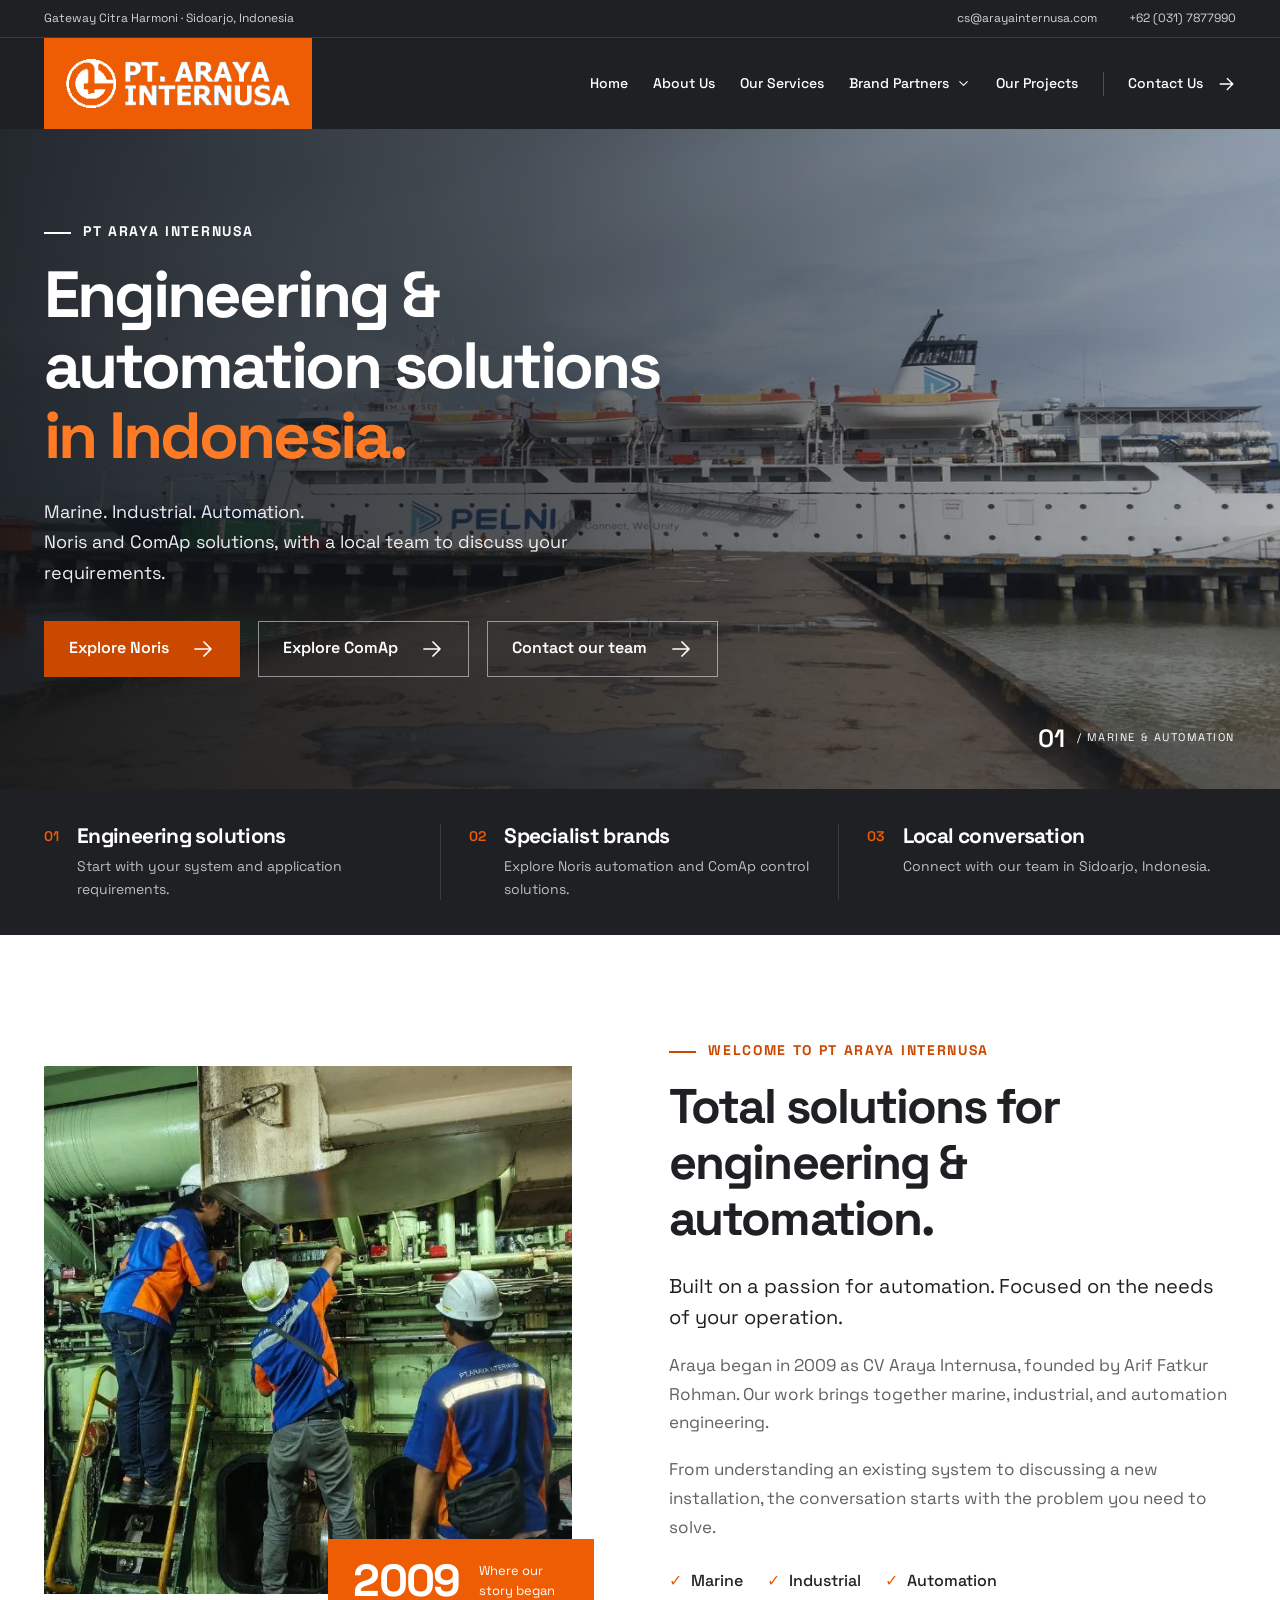
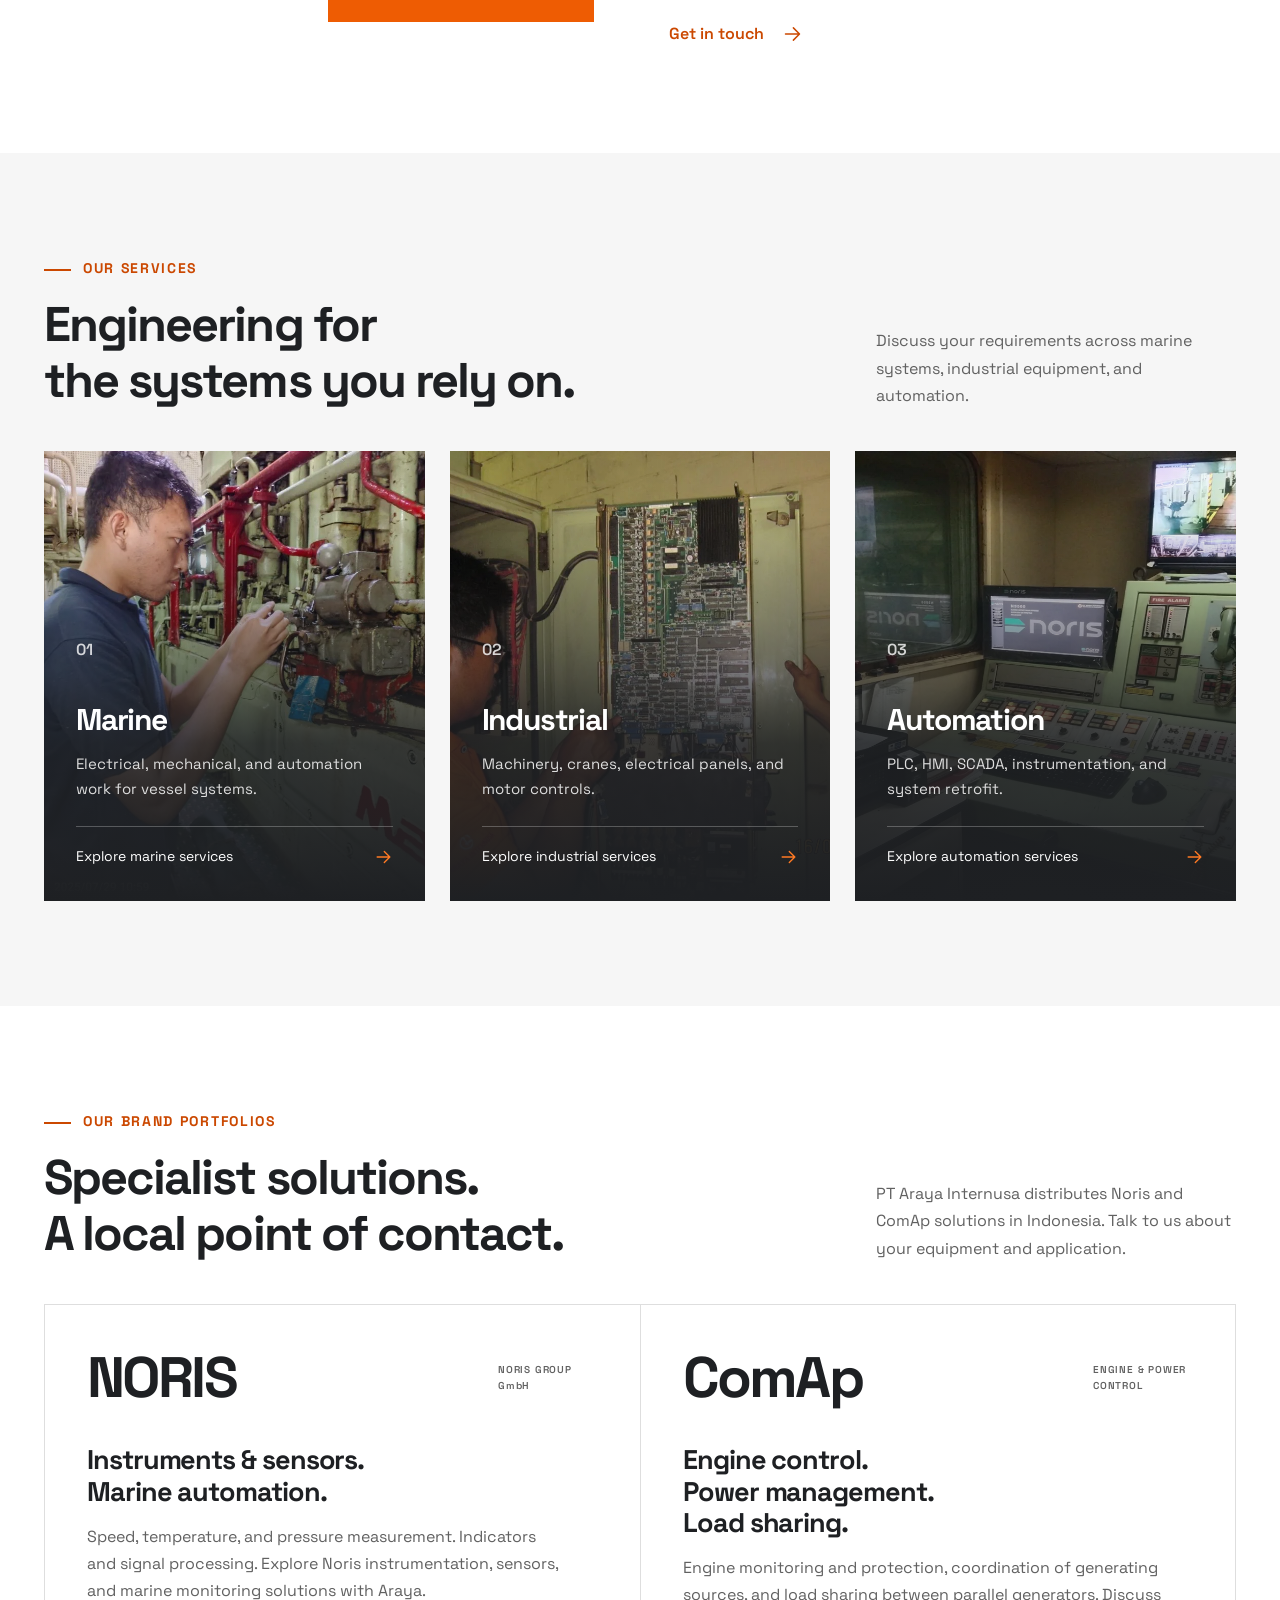
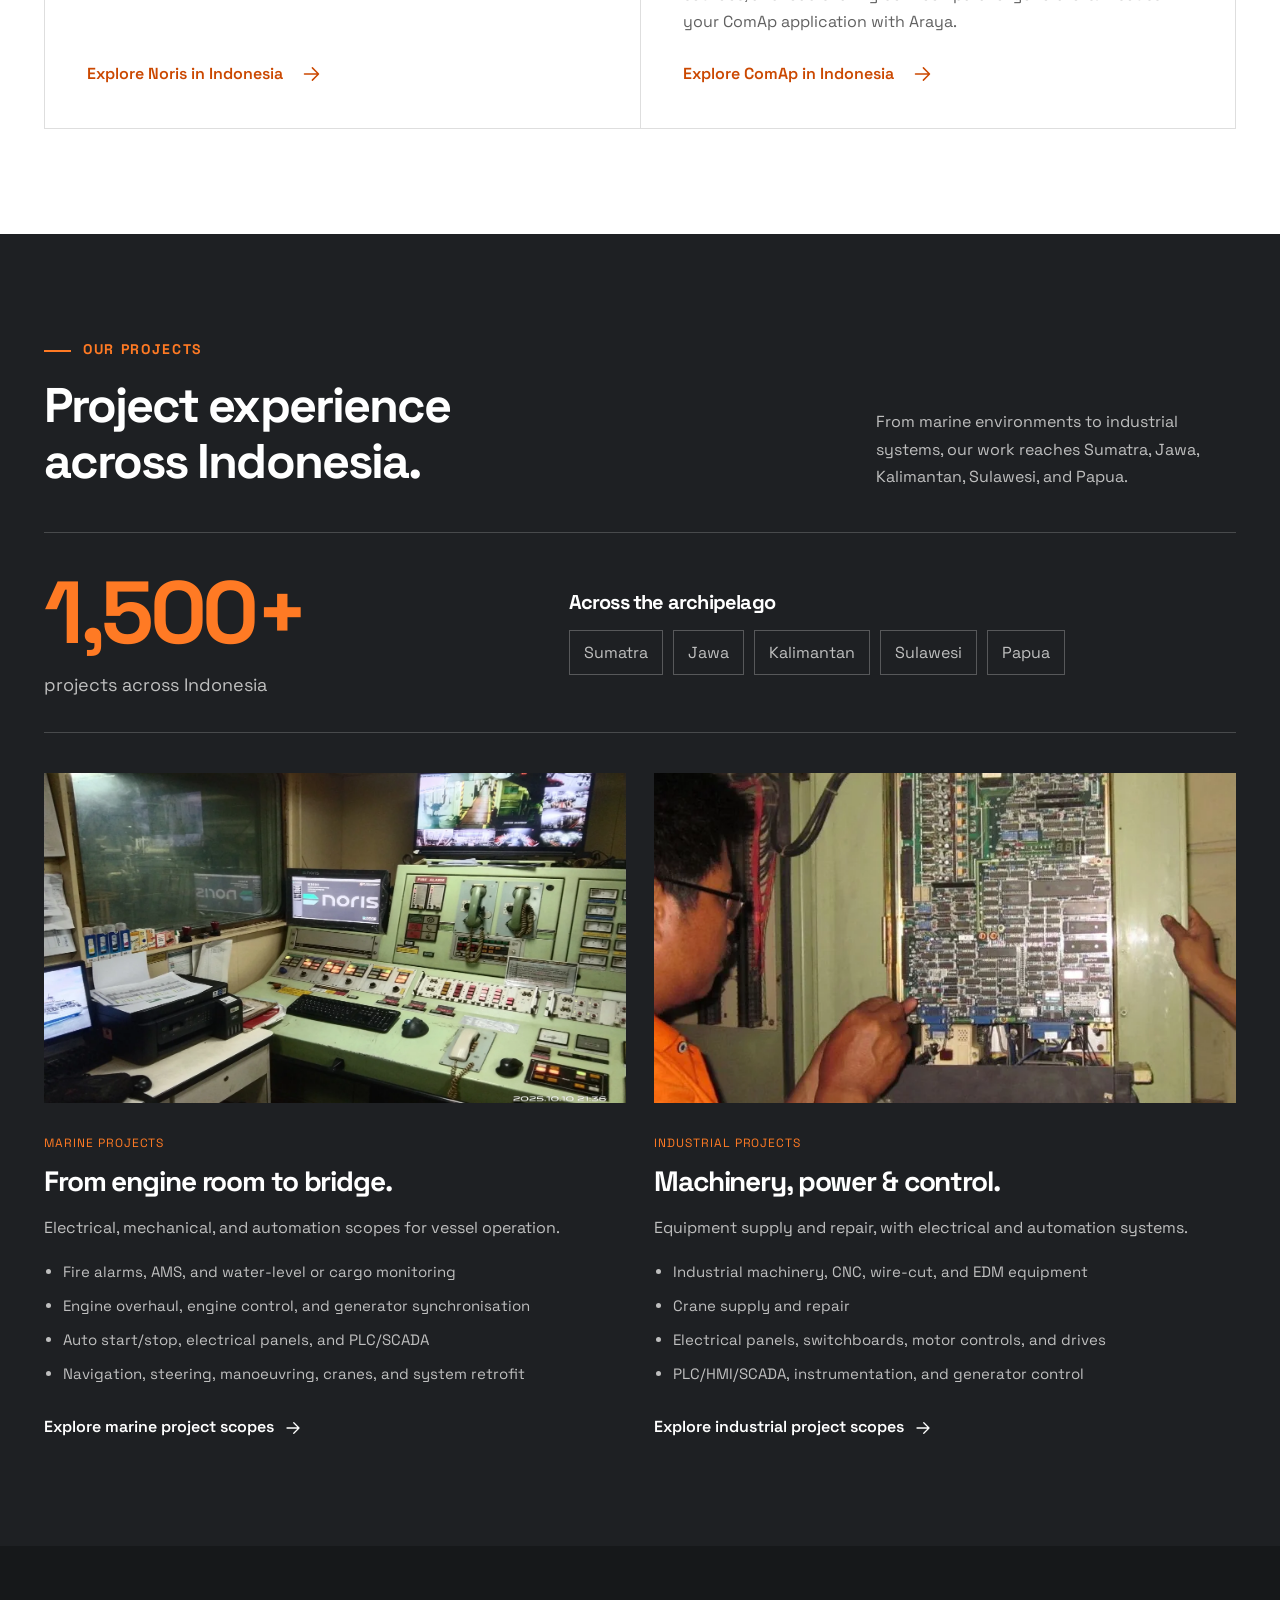
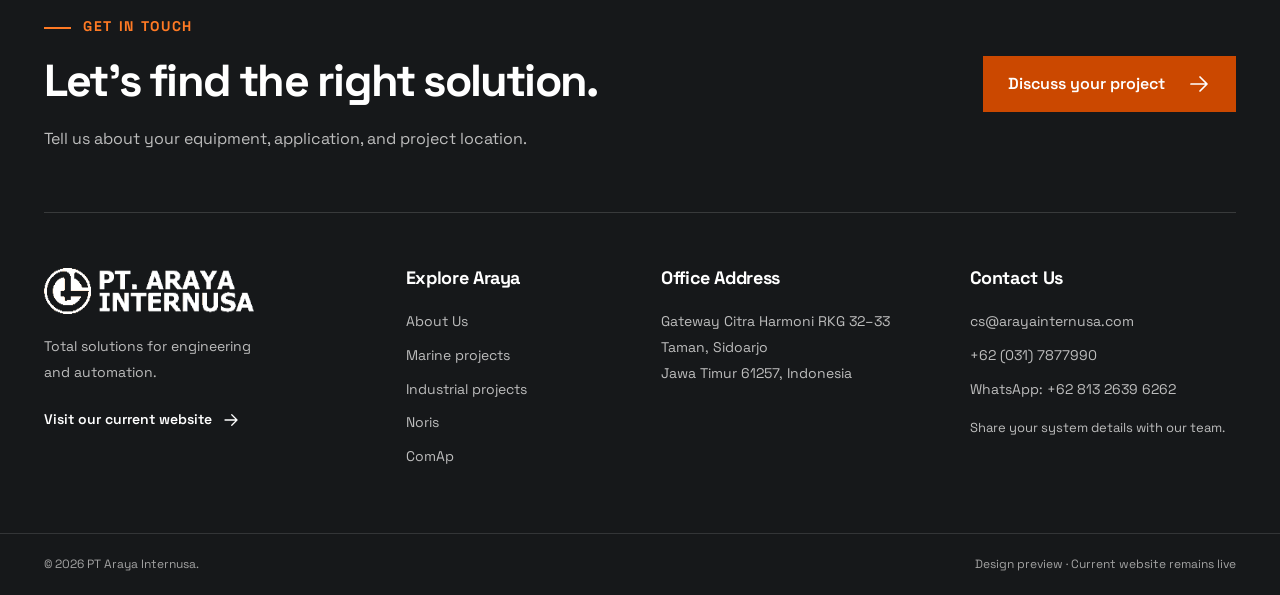
==== commit b51bc479: "Add expandable Brand Partners navigation" ====
--- a/public/index.html
+++ b/public/index.html
@@ -13,8 +13,8 @@
   <meta property="og:image" content="https://hakiimm8.github.io/arayaweb/assets/images/ship.webp">
   <link rel="icon" href="./assets/images/favicon.png">
   <link rel="preload" href="./assets/fonts/space-grotesk.woff2" as="font" type="font/woff2" crossorigin>
-  <link rel="stylesheet" href="./assets/site.css?v=8b104c12d8">
-  <script src="./assets/site.js" defer></script>
+  <link rel="stylesheet" href="./assets/site.css?v=570984cf54">
+  <script src="./assets/site.js?v=fff4d97bf2" defer></script>
   <script type="application/ld+json">{"@context": "https://schema.org", "@type": "Organization", "name": "PT Araya Internusa", "url": "https://arayainternusa.co.id/araya/", "logo": "https://hakiimm8.github.io/arayaweb/assets/images/araya-logo-original.png", "email": "cs@arayainternusa.com", "telephone": "+62-31-7877990"}</script>
 </head>
 <body>
@@ -25,7 +25,7 @@
     <a class="brand" href="./index.html" aria-label="PT Araya Internusa home"><img src="./assets/images/araya-logo-original.png" alt="PT Araya Internusa" width="291" height="52"></a>
     <button class="menu-toggle" type="button" aria-expanded="false" aria-controls="main-navigation"><span>Menu</span><svg viewBox="0 0 24 24" aria-hidden="true"><path d="M3 6h18M3 12h18M3 18h18"/></svg></button>
     <nav class="main-nav" id="main-navigation" aria-label="Main navigation">
-      <a href="./index.html">Home</a><a href="./index.html#about">About Us</a><a href="./index.html#services">Our Services</a><a href="./noris/">Noris</a><a href="./comap/">ComAp</a><a href="./index.html#projects">Our Projects</a>
+      <a href="./index.html">Home</a><a href="./index.html#about">About Us</a><a href="./index.html#services">Our Services</a><details class="brand-menu"><summary>Brand Partners<svg viewBox="0 0 24 24" aria-hidden="true"><path d="m6 9 6 6 6-6"/></svg></summary><ul class="brand-dropdown"><li><a href="./noris/">Noris</a></li><li><a href="./comap/">ComAp</a></li></ul></details><a href="./index.html#projects">Our Projects</a>
       <a class="nav-contact" href="./index.html#contact">Contact Us <svg viewBox="0 0 24 24" aria-hidden="true"><path d="M4 12h15M13 5l7 7-7 7"/></svg></a>
     </nav>
   </div>
@@ -73,7 +73,7 @@
   <div class="container contact-intro"><div><p class="eyebrow">GET IN TOUCH</p><h2 id="contact-heading">Let’s find the right solution.</h2><p>Tell us about your equipment, application, and project location.</p></div><a class="button" href="mailto:cs@arayainternusa.com">Discuss your project <svg viewBox="0 0 24 24" aria-hidden="true"><path d="M4 12h15M13 5l7 7-7 7"/></svg></a></div>
   <div class="container footer-grid">
     <div class="footer-company"><img src="./assets/images/araya-logo-original.png" alt="PT Araya Internusa" width="291" height="52" loading="lazy"><p>Total solutions for engineering and automation.</p><a class="text-link light" href="https://arayainternusa.co.id/araya/">Visit our current website <svg viewBox="0 0 24 24" aria-hidden="true"><path d="M4 12h15M13 5l7 7-7 7"/></svg></a></div>
-    <div><h3>Explore Araya</h3><a href="./index.html#about">About Us</a><a href="./marine/">Marine projects</a><a href="./industrial/">Industrial projects</a><a href="./noris/">Noris Group GmbH</a><a href="./comap/">ComAp Control</a></div>
+    <div><h3>Explore Araya</h3><a href="./index.html#about">About Us</a><a href="./marine/">Marine projects</a><a href="./industrial/">Industrial projects</a><a href="./noris/">Noris</a><a href="./comap/">ComAp</a></div>
     <div><h3>Office Address</h3><p>Gateway Citra Harmoni RKG 32–33<br>Taman, Sidoarjo<br>Jawa Timur 61257, Indonesia</p></div>
     <div><h3>Contact Us</h3><a href="mailto:cs@arayainternusa.com">cs@arayainternusa.com</a><a href="tel:+62317877990">+62 (031) 7877990</a><a href="https://wa.me/6281326396262">WhatsApp: +62 813 2639 6262</a><p class="contact-note">Share your system details with our team.</p></div>
   </div>
--- a/public/assets/site.css
+++ b/public/assets/site.css
@@ -31,6 +31,7 @@
 @media(max-width:680px){.project-scopes,.portfolio-row,.scope-details,.connection-grid{grid-template-columns:1fr}.project-scopes{gap:48px}.portfolio-row{gap:22px;padding-block:30px}.portfolio-row h3{font-size:26px}.portfolio-intro{font-size:16px}.scope-detail h3{font-size:24px}.connection-grid{gap:35px}}
 
 /* Dedicated brand guides retain the existing Araya palette and typography. */
+.brand-menu{position:relative;flex:none}.brand-menu summary{display:flex;align-items:center;gap:7px;cursor:pointer;white-space:nowrap;list-style:none}.brand-menu summary::-webkit-details-marker{display:none}.brand-menu summary::marker{content:""}.brand-menu summary svg{width:15px;height:15px;transition:transform .15s}.brand-menu[open] summary svg{transform:rotate(180deg)}.brand-menu summary:hover{color:var(--orange)}.brand-menu summary:focus-visible{outline:3px solid var(--orange);outline-offset:5px}.brand-dropdown{position:absolute;top:calc(100% + 15px);left:0;min-width:210px;margin:0;padding:8px;list-style:none;background:var(--ink);border:1px solid #ffffff35;box-shadow:0 14px 28px #0003;z-index:30}.brand-dropdown a{display:block;padding:13px 16px;white-space:nowrap;font-size:14px}.brand-dropdown a:hover,.brand-dropdown a:focus-visible{background:#ffffff0d;color:#ff7a24}.brand-dropdown a:focus-visible{outline-offset:-3px}@media(max-width:980px){.brand-menu{flex-basis:100%}.brand-menu summary{padding-block:13px;border-top:1px solid #ffffff20}.brand-dropdown{position:static;margin-bottom:10px;box-shadow:none;width:100%;min-width:0}.brand-dropdown a{font-size:14px}}@media(max-width:680px){.brand-menu{grid-column:1/-1}}
 .brand-landing-grid{display:grid;grid-template-columns:minmax(0,1.2fr) minmax(0,1fr);gap:60px;align-items:center;position:relative;z-index:1}.brand-landing h1{font-size:clamp(40px,4.8vw,64px)}.brand-intro{font-size:18px;margin-top:24px;max-width:600px}.brand-actions{display:flex;align-items:center;flex-wrap:wrap;gap:22px 28px;margin-top:30px}.hero-product img{width:100%;height:340px;object-fit:contain;background:#f6f6f6;padding:26px}.hero-product figcaption{font-size:12px;line-height:1.6;margin-top:12px;color:#c9c9c9}.brand-contents{border-bottom:1px solid var(--line);background:#fff}.brand-contents>.container{display:flex;flex-wrap:wrap;gap:12px 30px;padding-block:23px}.brand-contents a{font-size:14px;font-weight:600;color:var(--ink)}.brand-contents a:hover{color:var(--orange-readable)}.brand-profile{display:grid;grid-template-columns:1fr 1.1fr;gap:70px}.brand-profile .text-link{margin-top:25px}.brand-profile .lead{margin-top:0}.brand-facts{display:grid;grid-template-columns:repeat(3,minmax(0,1fr));gap:35px;border-top:1px solid var(--line);padding-top:28px;margin:45px 0 0}.brand-facts dt{font-size:13px;color:var(--text);margin-bottom:8px}.brand-facts dd{font-size:21px;line-height:1.35;letter-spacing:-.025em;color:var(--ink);margin:0;font-weight:600}.product-finder{display:grid;grid-template-columns:repeat(3,minmax(0,1fr));gap:0 30px;margin-top:34px}.product-finder a{display:flex;align-items:center;gap:12px;font-size:15px;line-height:1.5;font-weight:500;padding:18px 0;border-bottom:1px solid var(--line);color:var(--ink)}.product-finder a:hover{color:var(--orange-readable)}.product-finder span{font-size:12px;color:var(--orange-readable)}.product-finder svg{width:18px;height:18px;margin-left:auto}.portfolio-row{scroll-margin-top:125px}.application-row .text-link{margin-top:18px}.brand-enquiry{background:var(--muted)}.enquiry-list{display:grid;grid-template-columns:repeat(4,minmax(0,1fr));gap:30px;list-style:none;padding:0;margin:40px 0 0;counter-reset:enquiry}.enquiry-list li{border-top:1px solid var(--line);padding-top:24px;counter-increment:enquiry}.enquiry-list li:before{content:'0' counter(enquiry);display:block;color:var(--orange-readable);font-size:13px;font-weight:600;margin-bottom:16px}.enquiry-list h3{font-size:22px;margin-bottom:14px}.enquiry-list p{font-size:15px}.brand-faq{display:grid;grid-template-columns:1fr 1.4fr;gap:65px}.faq-list{border-top:1px solid var(--line)}.faq-list details{border-bottom:1px solid var(--line);padding:24px 0}.faq-list summary{cursor:pointer;position:relative;padding-right:20px;font-size:18px;line-height:1.5;font-weight:600;color:var(--ink)}.faq-list p{font-size:16px;margin-top:18px}.faq-list summary:focus-visible{outline:3px solid var(--orange);outline-offset:5px}
 @media(max-width:980px){.brand-landing-grid{gap:30px}.brand-landing h1{font-size:44px}.hero-product img{height:300px}.brand-profile{gap:35px}.product-finder{grid-template-columns:repeat(2,minmax(0,1fr))}.enquiry-list{grid-template-columns:repeat(2,minmax(0,1fr))}.brand-faq{gap:35px}}
 @media(max-width:680px){.brand-landing-grid,.brand-profile,.brand-faq{grid-template-columns:1fr}.brand-landing h1{font-size:40px}.brand-intro{font-size:17px}.brand-landing-grid{gap:36px}.hero-product img{height:250px;padding:20px}.brand-landing{padding-bottom:40px}.brand-contents>.container{gap:12px 22px;padding-block:20px}.brand-contents a{font-size:13px}.brand-facts{grid-template-columns:1fr;gap:24px;margin-top:30px}.brand-facts dt{margin-bottom:5px}.brand-facts dd{font-size:20px}.product-finder{grid-template-columns:1fr}.application-row>div{grid-column:2;min-width:0}.enquiry-list{grid-template-columns:1fr;gap:25px}.enquiry-list h3{font-size:22px}.brand-faq{gap:30px}.faq-list summary{font-size:17px}.brand-enquiry .brand-actions{align-items:flex-start;flex-direction:column}.brand-enquiry .button{font-size:14px;padding-inline:18px}}
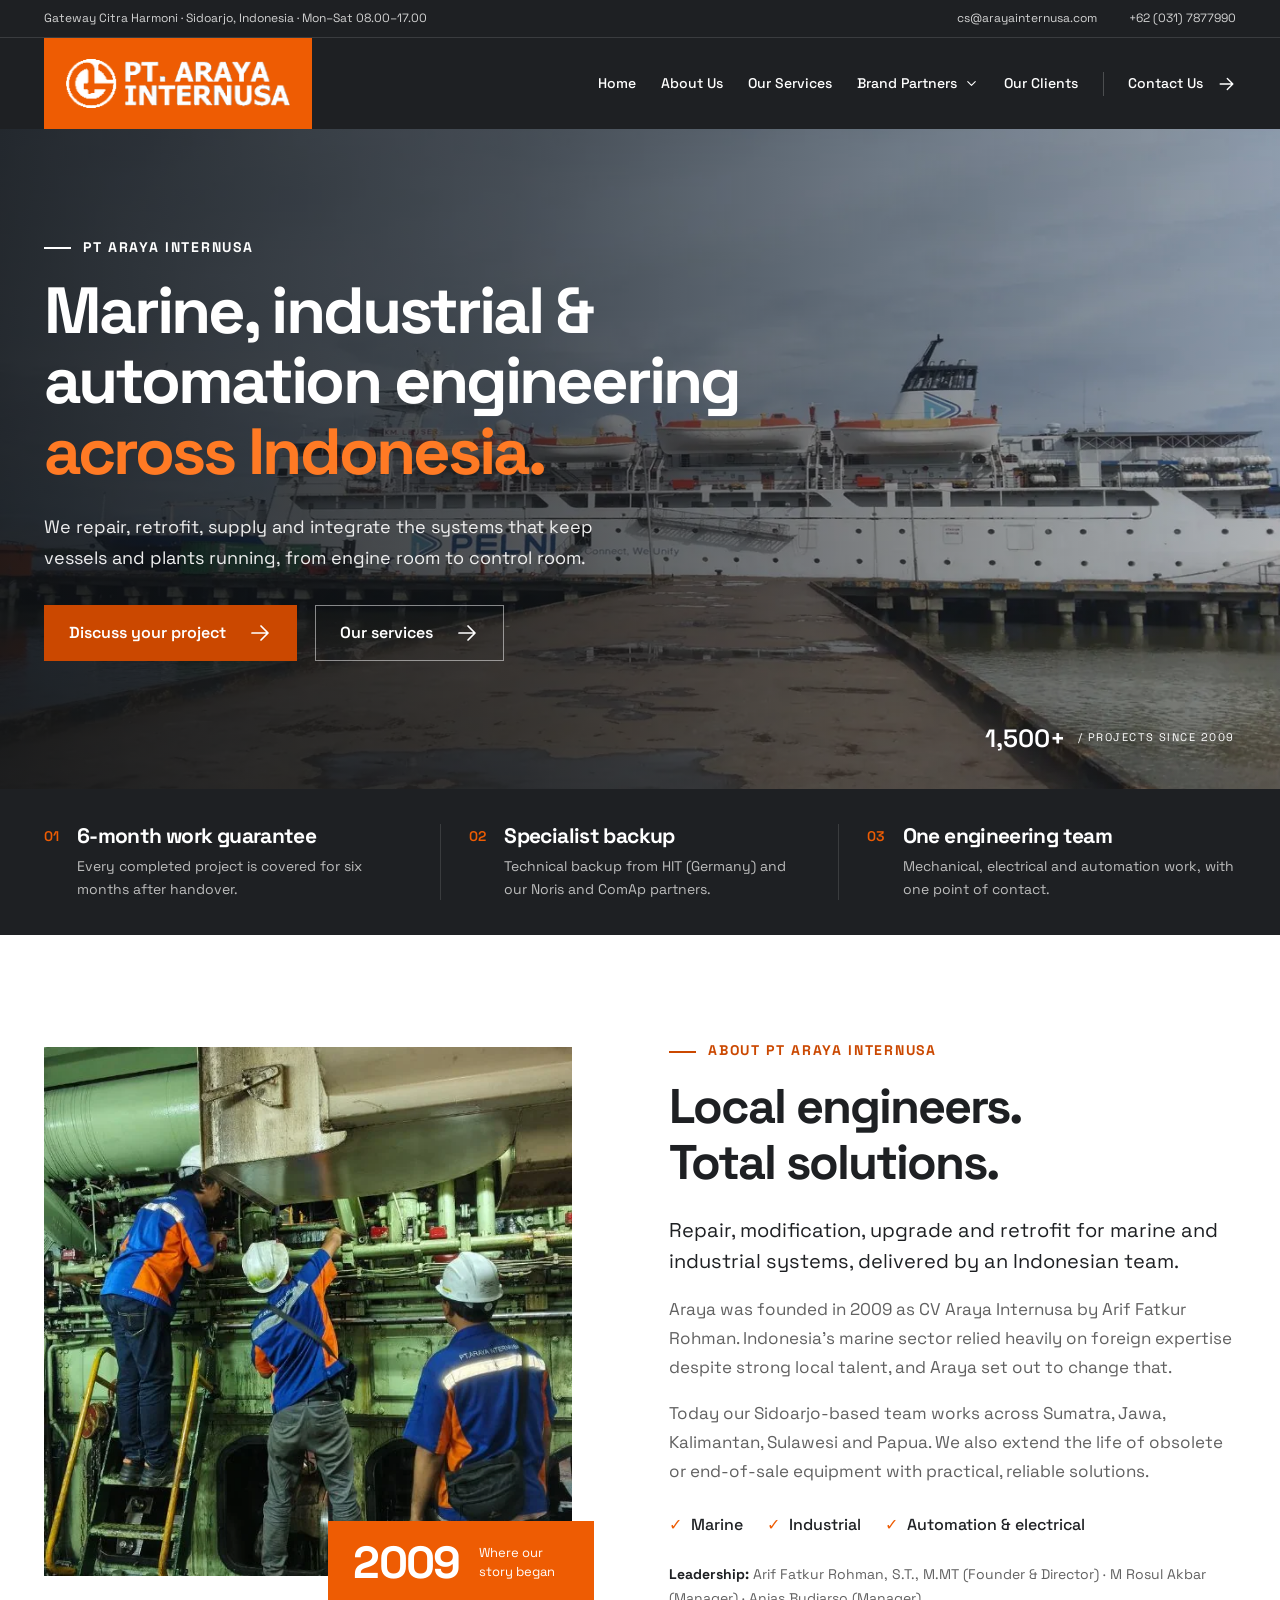
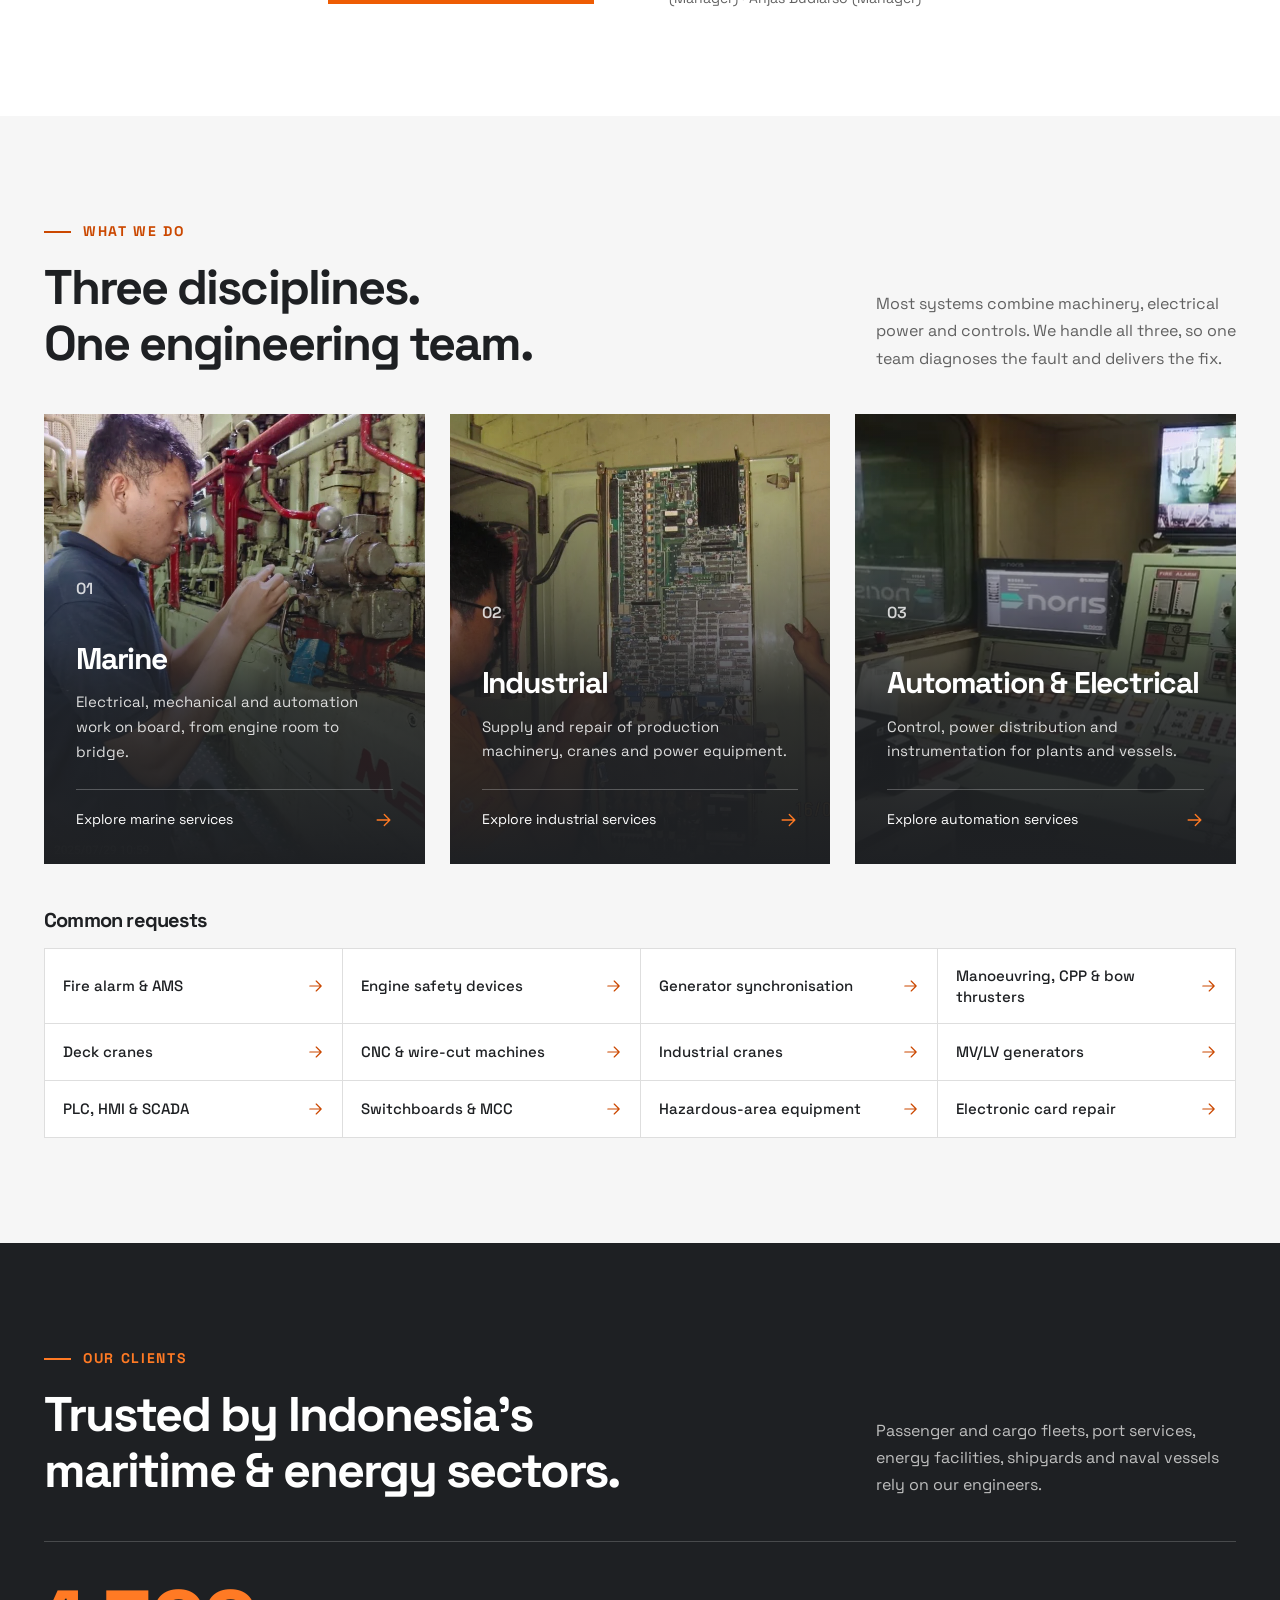
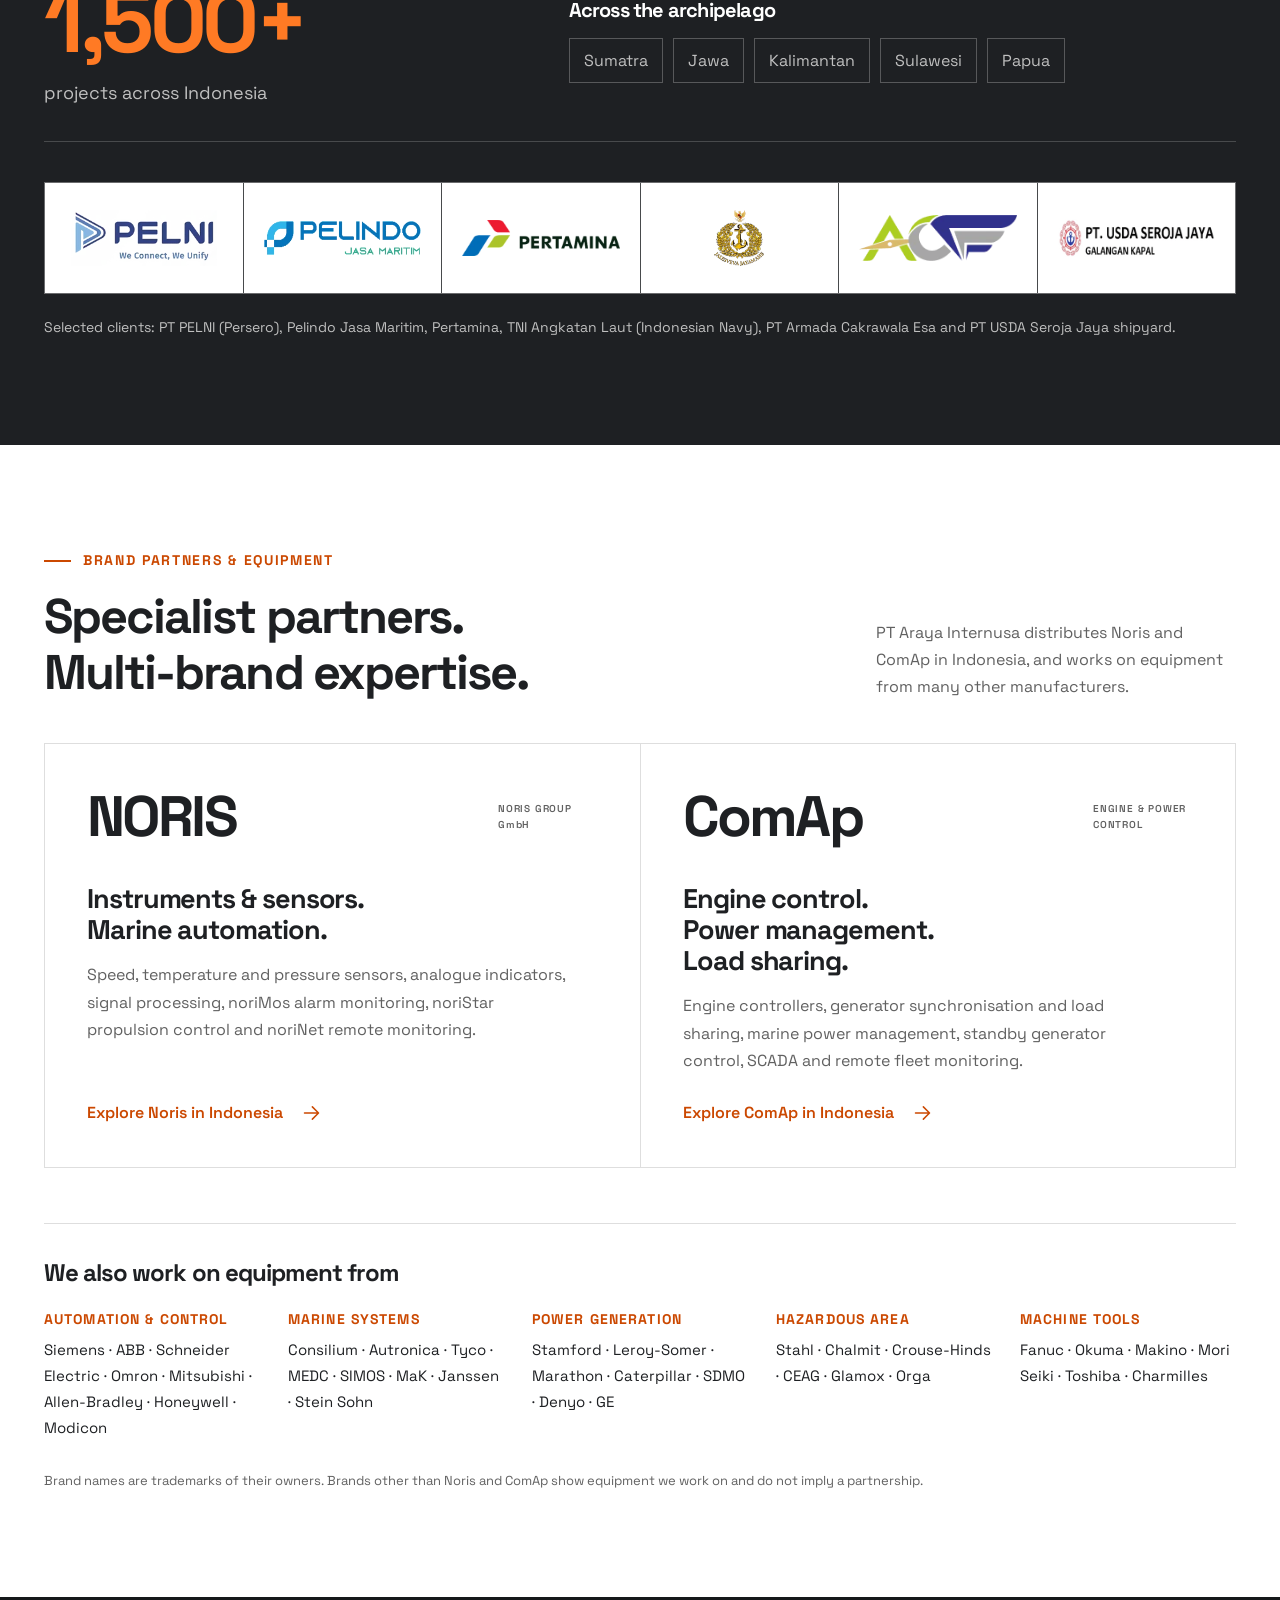
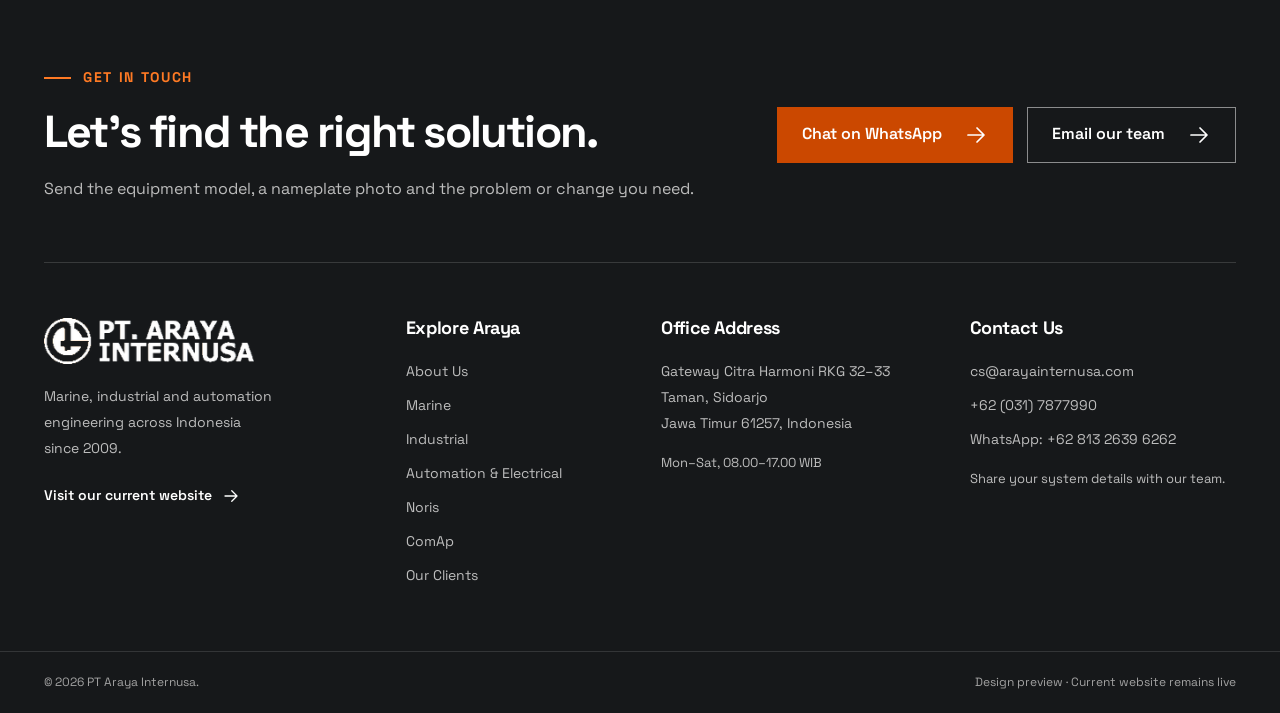
==== commit fc300150: "Restructure content: services, clients and multi-brand equipment Keep the existing design and change" ====
--- a/public/index.html
+++ b/public/index.html
@@ -2,80 +2,79 @@
 <html lang="en">
 <head>
   <meta charset="utf-8"><meta name="viewport" content="width=device-width, initial-scale=1">
-  <title>Marine &amp; Industrial Automation Indonesia | PT Araya Internusa</title>
-  <meta name="description" content="Engineering and automation solutions in Indonesia. Explore Noris and ComAp distribution, marine engineering, and industrial applications with PT Araya Internusa.">
+  <script>document.documentElement.classList.add('js')</script>
+  <title>Marine &amp; Industrial Automation Engineering | Araya Internusa</title>
+  <meta name="description" content="Marine, industrial and automation engineering in Indonesia since 2009: ship systems, generators, PLC/SCADA, cranes and machinery. Noris and ComAp partner.">
   <meta name="robots" content="noindex, nofollow">
   <meta name="theme-color" content="#1e2023">
   <link rel="canonical" href="https://hakiimm8.github.io/arayaweb/">
-  <meta property="og:title" content="Marine &amp; Industrial Automation Indonesia | PT Araya Internusa">
-  <meta property="og:description" content="Engineering and automation solutions in Indonesia. Explore Noris and ComAp distribution, marine engineering, and industrial applications with PT Araya Internusa.">
+  <meta property="og:site_name" content="PT Araya Internusa">
+  <meta property="og:title" content="Marine &amp; Industrial Automation Engineering | Araya Internusa">
+  <meta property="og:description" content="Marine, industrial and automation engineering in Indonesia since 2009: ship systems, generators, PLC/SCADA, cranes and machinery. Noris and ComAp partner.">
   <meta property="og:type" content="website"><meta property="og:url" content="https://hakiimm8.github.io/arayaweb/">
-  <meta property="og:image" content="https://hakiimm8.github.io/arayaweb/assets/images/ship.webp">
+  <meta property="og:image" content="https://hakiimm8.github.io/arayaweb/assets/images/og-araya.jpg"><meta property="og:image:width" content="1200"><meta property="og:image:height" content="630">
+  <meta name="twitter:card" content="summary_large_image">
   <link rel="icon" href="./assets/images/favicon.png">
   <link rel="preload" href="./assets/fonts/space-grotesk.woff2" as="font" type="font/woff2" crossorigin>
-  <link rel="stylesheet" href="./assets/site.css?v=570984cf54">
-  <script src="./assets/site.js?v=fff4d97bf2" defer></script>
-  <script type="application/ld+json">{"@context": "https://schema.org", "@type": "Organization", "name": "PT Araya Internusa", "url": "https://arayainternusa.co.id/araya/", "logo": "https://hakiimm8.github.io/arayaweb/assets/images/araya-logo-original.png", "email": "cs@arayainternusa.com", "telephone": "+62-31-7877990"}</script>
+  <link rel="stylesheet" href="./assets/site.css?v=d829a01db6">
+  <script src="./assets/site.js?v=b05d1651c9" defer></script>
+  <script type="application/ld+json">{"@context": "https://schema.org", "@graph": [{"@type": "ProfessionalService", "@id": "https://hakiimm8.github.io/arayaweb/#organization", "name": "PT Araya Internusa", "alternateName": "Araya Internusa", "url": "https://arayainternusa.co.id/araya/", "logo": "https://hakiimm8.github.io/arayaweb/assets/images/araya-logo.png", "image": "https://hakiimm8.github.io/arayaweb/assets/images/og-araya.jpg", "description": "Marine, industrial and automation engineering company in Sidoarjo, Indonesia: repair, retrofit, supply and system integration since 2009.", "email": "cs@arayainternusa.com", "telephone": "+62-31-7877990", "foundingDate": "2009", "founder": {"@type": "Person", "name": "Arif Fatkur Rohman"}, "address": {"@type": "PostalAddress", "streetAddress": "Gateway Citra Harmoni RKG 32–33", "addressLocality": "Taman, Sidoarjo", "addressRegion": "Jawa Timur", "postalCode": "61257", "addressCountry": "ID"}, "openingHoursSpecification": {"@type": "OpeningHoursSpecification", "dayOfWeek": ["Monday", "Tuesday", "Wednesday", "Thursday", "Friday", "Saturday"], "opens": "08:00", "closes": "17:00"}, "areaServed": {"@type": "Country", "name": "Indonesia"}, "knowsAbout": ["Marine automation", "Ship electrical systems", "Generator synchronisation", "PLC and SCADA", "Industrial machinery repair", "Crane repair", "Hazardous-area electrical equipment", "Noris", "ComAp"]}, {"@type": "WebSite", "@id": "https://hakiimm8.github.io/arayaweb/#website", "name": "PT Araya Internusa", "url": "https://hakiimm8.github.io/arayaweb/", "publisher": {"@id": "https://hakiimm8.github.io/arayaweb/#organization"}}]}</script>
 </head>
 <body>
 <a class="skip-link" href="#main">Skip to content</a>
 <header class="site-header">
-  <div class="utility"><div class="container utility-inner"><span>Gateway Citra Harmoni · Sidoarjo, Indonesia</span><a href="mailto:cs@arayainternusa.com">cs@arayainternusa.com</a><a href="tel:+62317877990">+62 (031) 7877990</a></div></div>
+  <div class="utility"><div class="container utility-inner"><span>Gateway Citra Harmoni · Sidoarjo, Indonesia · Mon–Sat 08.00–17.00</span><a href="mailto:cs@arayainternusa.com">cs@arayainternusa.com</a><a href="tel:+62317877990">+62 (031) 7877990</a></div></div>
   <div class="container navigation">
-    <a class="brand" href="./index.html" aria-label="PT Araya Internusa home"><img src="./assets/images/araya-logo-original.png" alt="PT Araya Internusa" width="291" height="52"></a>
+    <a class="brand" href="./index.html" aria-label="PT Araya Internusa home"><img src="./assets/images/araya-logo-transparent.png" alt="PT Araya Internusa" width="238" height="52"></a>
     <button class="menu-toggle" type="button" aria-expanded="false" aria-controls="main-navigation"><span>Menu</span><svg viewBox="0 0 24 24" aria-hidden="true"><path d="M3 6h18M3 12h18M3 18h18"/></svg></button>
     <nav class="main-nav" id="main-navigation" aria-label="Main navigation">
-      <a href="./index.html">Home</a><a href="./index.html#about">About Us</a><a href="./index.html#services">Our Services</a><details class="brand-menu"><summary>Brand Partners<svg viewBox="0 0 24 24" aria-hidden="true"><path d="m6 9 6 6 6-6"/></svg></summary><ul class="brand-dropdown"><li><a href="./noris/">Noris</a></li><li><a href="./comap/">ComAp</a></li></ul></details><a href="./index.html#projects">Our Projects</a>
+      <a href="./index.html">Home</a><a href="./index.html#about">About Us</a><a href="./index.html#services">Our Services</a><details class="brand-menu"><summary>Brand Partners<svg viewBox="0 0 24 24" aria-hidden="true"><path d="m6 9 6 6 6-6"/></svg></summary><ul class="brand-dropdown"><li><a href="./noris/">Noris</a></li><li><a href="./comap/">ComAp</a></li></ul></details><a href="./index.html#clients">Our Clients</a>
       <a class="nav-contact" href="./index.html#contact">Contact Us <svg viewBox="0 0 24 24" aria-hidden="true"><path d="M4 12h15M13 5l7 7-7 7"/></svg></a>
     </nav>
   </div>
 </header>
 <main id="main">
 <section class="hero" aria-labelledby="hero-heading">
-  <img class="hero-photo" src="./assets/images/ship.webp" alt="Passenger vessel alongside a quay, from Araya’s marine project photographs" width="1400" height="840" fetchpriority="high">
+  <img class="hero-photo" src="./assets/images/ship-1400.webp" srcset="./assets/images/ship-800.webp 800w, ./assets/images/ship-1400.webp 1400w" sizes="100vw" alt="PELNI passenger vessel alongside a quay, from Araya’s marine project photographs" width="1400" height="784" fetchpriority="high">
   <div class="hero-shade"></div>
-  <div class="container hero-content"><p class="eyebrow">PT ARAYA INTERNUSA</p><h1 id="hero-heading">Engineering &amp;<br>automation solutions<br><span>in Indonesia.</span></h1><p class="hero-description">Marine. Industrial. Automation.<br>Noris and ComAp solutions, with a local team to discuss your requirements.</p><div class="hero-actions"><a class="button" href="./noris/">Explore Noris <svg viewBox="0 0 24 24" aria-hidden="true"><path d="M4 12h15M13 5l7 7-7 7"/></svg></a><a class="button button-outline" href="./comap/">Explore ComAp <svg viewBox="0 0 24 24" aria-hidden="true"><path d="M4 12h15M13 5l7 7-7 7"/></svg></a><a class="button button-outline" href="#contact">Contact our team <svg viewBox="0 0 24 24" aria-hidden="true"><path d="M4 12h15M13 5l7 7-7 7"/></svg></a></div></div>
-  <div class="hero-index" aria-hidden="true"><span>01</span> / MARINE &amp; AUTOMATION</div>
+  <div class="container hero-content"><p class="eyebrow">PT ARAYA INTERNUSA</p><h1 id="hero-heading">Marine, industrial &amp;<br>automation engineering<br><span>across Indonesia.</span></h1><p class="hero-description">We repair, retrofit, supply and integrate the systems that keep vessels and plants running, from engine room to control room.</p><div class="hero-actions"><a class="button" href="https://wa.me/6281326396262?text=Hello%20Araya%2C%20I%20would%20like%20to%20discuss%20a%20project.">Discuss your project <svg viewBox="0 0 24 24" aria-hidden="true"><path d="M4 12h15M13 5l7 7-7 7"/></svg></a><a class="button button-outline" href="#services">Our services <svg viewBox="0 0 24 24" aria-hidden="true"><path d="M4 12h15M13 5l7 7-7 7"/></svg></a></div></div>
+  <div class="hero-index" aria-hidden="true"><span>1,500+</span> / PROJECTS SINCE 2009</div>
 </section>
-<section class="feature-strip" aria-label="Our approach"><div class="container feature-grid">
-  <div><span class="feature-number">01</span><div><h2>Engineering solutions</h2><p>Start with your system and application requirements.</p></div></div>
-  <div><span class="feature-number">02</span><div><h2>Specialist brands</h2><p>Explore Noris automation and ComAp control solutions.</p></div></div>
-  <div><span class="feature-number">03</span><div><h2>Local conversation</h2><p>Connect with our team in Sidoarjo, Indonesia.</p></div></div>
+<section class="feature-strip" aria-label="Why Araya"><div class="container feature-grid">
+  <div><span class="feature-number">01</span><div><h2>6-month work guarantee</h2><p>Every completed project is covered for six months after handover.</p></div></div>
+  <div><span class="feature-number">02</span><div><h2>Specialist backup</h2><p>Technical backup from HIT (Germany) and our Noris and ComAp partners.</p></div></div>
+  <div><span class="feature-number">03</span><div><h2>One engineering team</h2><p>Mechanical, electrical and automation work, with one point of contact.</p></div></div>
 </div></section>
 <section class="section about" id="about"><div class="container about-grid">
   <div class="about-media"><img src="./assets/images/team.webp" alt="Araya technicians working together in a vessel’s engine room" width="600" height="600" loading="lazy"><div class="since"><strong>2009</strong><span>Where our story began</span></div></div>
-  <div><p class="eyebrow">WELCOME TO PT ARAYA INTERNUSA</p><h2>Total solutions for<br>engineering &amp; automation.</h2><p class="lead">Built on a passion for automation. Focused on the needs of your operation.</p><p>Araya began in 2009 as CV Araya Internusa, founded by Arif Fatkur Rohman. Our work brings together marine, industrial, and automation engineering.</p><p>From understanding an existing system to discussing a new installation, the conversation starts with the problem you need to solve.</p><div class="scope-list"><span>Marine</span><span>Industrial</span><span>Automation</span></div><a class="text-link" href="#contact">Get in touch <svg viewBox="0 0 24 24" aria-hidden="true"><path d="M4 12h15M13 5l7 7-7 7"/></svg></a></div>
+  <div><p class="eyebrow">ABOUT PT ARAYA INTERNUSA</p><h2>Local engineers.<br>Total solutions.</h2><p class="lead">Repair, modification, upgrade and retrofit for marine and industrial systems, delivered by an Indonesian team.</p><p>Araya was founded in 2009 as CV Araya Internusa by Arif Fatkur Rohman. Indonesia’s marine sector relied heavily on foreign expertise despite strong local talent, and Araya set out to change that.</p><p>Today our Sidoarjo-based team works across Sumatra, Jawa, Kalimantan, Sulawesi and Papua. We also extend the life of obsolete or end-of-sale equipment with practical, reliable solutions.</p><div class="scope-list"><span>Marine</span><span>Industrial</span><span>Automation &amp; electrical</span></div><p class="leaders"><strong>Leadership:</strong> Arif Fatkur Rohman, S.T., M.MT (Founder &amp; Director) · M Rosul Akbar (Manager) · Anjas Budiarso (Manager)</p></div>
 </div></section>
 <section class="section section-muted" id="services"><div class="container">
-  <div class="section-heading"><div><p class="eyebrow">OUR SERVICES</p><h2>Engineering for<br>the systems you rely on.</h2></div><p>Discuss your requirements across marine systems, industrial equipment, and automation.</p></div>
-  <div class="service-grid">
-    <a class="service-card" href="./marine/"><img src="./assets/images/marine.webp" alt="Technical inspection of marine engine equipment" width="600" height="690" loading="lazy"><div class="service-body"><span class="service-number">01</span><h3>Marine</h3><p>Electrical, mechanical, and automation work for vessel systems.</p><span class="card-link">Explore marine services <svg viewBox="0 0 24 24" aria-hidden="true"><path d="M4 12h15M13 5l7 7-7 7"/></svg></span></div></a>
-    <a class="service-card" href="./industrial/"><img src="./assets/images/industrial.webp" alt="Industrial electrical installation, from Araya’s existing service imagery" width="600" height="500" loading="lazy"><div class="service-body"><span class="service-number">02</span><h3>Industrial</h3><p>Machinery, cranes, electrical panels, and motor controls.</p><span class="card-link">Explore industrial services <svg viewBox="0 0 24 24" aria-hidden="true"><path d="M4 12h15M13 5l7 7-7 7"/></svg></span></div></a>
-    <a class="service-card" href="./industrial/#automation"><img src="./assets/images/control-room.webp" alt="Marine control console with a Noris monitoring display" width="1400" height="840" loading="lazy"><div class="service-body"><span class="service-number">03</span><h3>Automation</h3><p>PLC, HMI, SCADA, instrumentation, and system retrofit.</p><span class="card-link">Explore automation services <svg viewBox="0 0 24 24" aria-hidden="true"><path d="M4 12h15M13 5l7 7-7 7"/></svg></span></div></a>
-  </div>
+  <div class="section-heading"><div><p class="eyebrow">WHAT WE DO</p><h2>Three disciplines.<br>One engineering team.</h2></div><p>Most systems combine machinery, electrical power and controls. We handle all three, so one team diagnoses the fault and delivers the fix.</p></div>
+  <div class="service-grid"><a class="service-card" href="./marine/"><img src="./assets/images/marine.webp" alt="Technical inspection of marine engine equipment" width="767" height="883" loading="lazy"><div class="service-body"><span class="service-number">01</span><h3>Marine</h3><p>Electrical, mechanical and automation work on board, from engine room to bridge.</p><span class="card-link">Explore marine services <svg viewBox="0 0 24 24" aria-hidden="true"><path d="M4 12h15M13 5l7 7-7 7"/></svg></span></div></a><a class="service-card" href="./industrial/"><img src="./assets/images/industrial.webp" alt="Industrial electrical installation from Araya’s service photography" width="767" height="883" loading="lazy"><div class="service-body"><span class="service-number">02</span><h3>Industrial</h3><p>Supply and repair of production machinery, cranes and power equipment.</p><span class="card-link">Explore industrial services <svg viewBox="0 0 24 24" aria-hidden="true"><path d="M4 12h15M13 5l7 7-7 7"/></svg></span></div></a><a class="service-card" href="./automation/"><img src="./assets/images/control-room-1400.webp" srcset="./assets/images/control-room-800.webp 800w, ./assets/images/control-room-1400.webp 1400w" sizes="(max-width: 680px) 100vw, 33vw" alt="Marine control console with a Noris monitoring display" width="1400" height="784" loading="lazy"><div class="service-body"><span class="service-number">03</span><h3>Automation &amp; Electrical</h3><p>Control, power distribution and instrumentation for plants and vessels.</p><span class="card-link">Explore automation services <svg viewBox="0 0 24 24" aria-hidden="true"><path d="M4 12h15M13 5l7 7-7 7"/></svg></span></div></a></div>
+  <div class="capabilities"><h3>Common requests</h3><nav class="capability-list" aria-label="Common requests"><a href="./marine/#alarms">Fire alarm &amp; AMS<svg viewBox="0 0 24 24" aria-hidden="true"><path d="M4 12h15M13 5l7 7-7 7"/></svg></a><a href="./marine/#safety">Engine safety devices<svg viewBox="0 0 24 24" aria-hidden="true"><path d="M4 12h15M13 5l7 7-7 7"/></svg></a><a href="./marine/#generators">Generator synchronisation<svg viewBox="0 0 24 24" aria-hidden="true"><path d="M4 12h15M13 5l7 7-7 7"/></svg></a><a href="./marine/#propulsion">Manoeuvring, CPP &amp; bow thrusters<svg viewBox="0 0 24 24" aria-hidden="true"><path d="M4 12h15M13 5l7 7-7 7"/></svg></a><a href="./marine/#cranes">Deck cranes<svg viewBox="0 0 24 24" aria-hidden="true"><path d="M4 12h15M13 5l7 7-7 7"/></svg></a><a href="./industrial/#machinery">CNC &amp; wire-cut machines<svg viewBox="0 0 24 24" aria-hidden="true"><path d="M4 12h15M13 5l7 7-7 7"/></svg></a><a href="./industrial/#cranes">Industrial cranes<svg viewBox="0 0 24 24" aria-hidden="true"><path d="M4 12h15M13 5l7 7-7 7"/></svg></a><a href="./industrial/#generators">MV/LV generators<svg viewBox="0 0 24 24" aria-hidden="true"><path d="M4 12h15M13 5l7 7-7 7"/></svg></a><a href="./automation/#plc">PLC, HMI &amp; SCADA<svg viewBox="0 0 24 24" aria-hidden="true"><path d="M4 12h15M13 5l7 7-7 7"/></svg></a><a href="./automation/#panels">Switchboards &amp; MCC<svg viewBox="0 0 24 24" aria-hidden="true"><path d="M4 12h15M13 5l7 7-7 7"/></svg></a><a href="./automation/#hazardous">Hazardous-area equipment<svg viewBox="0 0 24 24" aria-hidden="true"><path d="M4 12h15M13 5l7 7-7 7"/></svg></a><a href="./automation/#electronics">Electronic card repair<svg viewBox="0 0 24 24" aria-hidden="true"><path d="M4 12h15M13 5l7 7-7 7"/></svg></a></nav></div>
+</div></section>
+<section class="section projects" id="clients"><div class="container">
+  <div class="section-heading"><div><p class="eyebrow">OUR CLIENTS</p><h2>Trusted by Indonesia’s<br>maritime &amp; energy sectors.</h2></div><p>Passenger and cargo fleets, port services, energy facilities, shipyards and naval vessels rely on our engineers.</p></div>
+  <div class="project-reach"><div class="project-total"><strong>1,500+</strong><span>projects across Indonesia</span></div><div class="project-coverage"><h3>Across the archipelago</h3><ul><li>Sumatra</li><li>Jawa</li><li>Kalimantan</li><li>Sulawesi</li><li>Papua</li></ul></div></div>
+  <ul class="client-logos" aria-label="Selected clients"><li><img src="./assets/images/client-pelni.webp" alt="PT PELNI (Persero)" width="234" height="90" loading="lazy"></li><li><img src="./assets/images/client-pelindo.webp" alt="Pelindo Jasa Maritim" width="294" height="62" loading="lazy"></li><li><img src="./assets/images/client-pertamina.webp" alt="Pertamina" width="414" height="96" loading="lazy"></li><li><img src="./assets/images/client-tni-al.webp" alt="TNI Angkatan Laut (Indonesian Navy)" width="85" height="96" loading="lazy"></li><li><img src="./assets/images/client-armada-cakrawala-esa.webp" alt="PT Armada Cakrawala Esa" width="179" height="53" loading="lazy"></li><li><img src="./assets/images/client-usda-seroja-jaya.webp" alt="PT USDA Seroja Jaya shipyard" width="392" height="96" loading="lazy"></li></ul>
+  <p class="client-note">Selected clients: PT PELNI (Persero), Pelindo Jasa Maritim, Pertamina, TNI Angkatan Laut (Indonesian Navy), PT Armada Cakrawala Esa and PT USDA Seroja Jaya shipyard.</p>
 </div></section>
 <section class="section" id="brands"><div class="container">
-  <div class="section-heading"><div><p class="eyebrow">OUR BRAND PORTFOLIOS</p><h2>Specialist solutions.<br>A local point of contact.</h2></div><p>PT Araya Internusa distributes Noris and ComAp solutions in Indonesia. Talk to us about your equipment and application.</p></div>
+  <div class="section-heading"><div><p class="eyebrow">BRAND PARTNERS &amp; EQUIPMENT</p><h2>Specialist partners.<br>Multi-brand expertise.</h2></div><p>PT Araya Internusa distributes Noris and ComAp in Indonesia, and works on equipment from many other manufacturers.</p></div>
   <div class="brand-grid">
-    <article class="brand-panel"><div class="brand-name">NORIS<span>NORIS GROUP GmbH</span></div><h3>Instruments &amp; sensors.<br>Marine automation.</h3><p>Speed, temperature, and pressure measurement. Indicators and signal processing. Explore Noris instrumentation, sensors, and marine monitoring solutions with Araya.</p><a class="text-link" href="./noris/">Explore Noris in Indonesia <svg viewBox="0 0 24 24" aria-hidden="true"><path d="M4 12h15M13 5l7 7-7 7"/></svg></a></article>
-    <article class="brand-panel"><div class="brand-name">ComAp<span>ENGINE &amp; POWER CONTROL</span></div><h3>Engine control.<br>Power management.<br>Load sharing.</h3><p>Engine monitoring and protection, coordination of generating sources, and load sharing between parallel generators. Discuss your ComAp application with Araya.</p><a class="text-link" href="./comap/">Explore ComAp in Indonesia <svg viewBox="0 0 24 24" aria-hidden="true"><path d="M4 12h15M13 5l7 7-7 7"/></svg></a></article>
+    <article class="brand-panel"><div class="brand-name">NORIS<span>NORIS GROUP GmbH</span></div><h3>Instruments &amp; sensors.<br>Marine automation.</h3><p>Speed, temperature and pressure sensors, analogue indicators, signal processing, noriMos alarm monitoring, noriStar propulsion control and noriNet remote monitoring.</p><a class="text-link" href="./noris/">Explore Noris in Indonesia <svg viewBox="0 0 24 24" aria-hidden="true"><path d="M4 12h15M13 5l7 7-7 7"/></svg></a></article>
+    <article class="brand-panel"><div class="brand-name">ComAp<span>ENGINE &amp; POWER CONTROL</span></div><h3>Engine control.<br>Power management.<br>Load sharing.</h3><p>Engine controllers, generator synchronisation and load sharing, marine power management, standby generator control, SCADA and remote fleet monitoring.</p><a class="text-link" href="./comap/">Explore ComAp in Indonesia <svg viewBox="0 0 24 24" aria-hidden="true"><path d="M4 12h15M13 5l7 7-7 7"/></svg></a></article>
   </div>
-</div></section>
-<section class="section projects" id="projects"><div class="container">
-  <div class="section-heading"><div><p class="eyebrow">OUR PROJECTS</p><h2>Project experience<br>across Indonesia.</h2></div><p>From marine environments to industrial systems, our work reaches Sumatra, Jawa, Kalimantan, Sulawesi, and Papua.</p></div>
-  <div class="project-reach"><div class="project-total"><strong>1,500+</strong><span>projects across Indonesia</span></div><div class="project-coverage"><h3>Across the archipelago</h3><ul><li>Sumatra</li><li>Jawa</li><li>Kalimantan</li><li>Sulawesi</li><li>Papua</li></ul></div></div>
-  <div class="project-grid project-scopes">
-    <figure><img src="./assets/images/control-room.webp" alt="Noris monitoring equipment installed in a marine control console" width="1400" height="840" loading="lazy"><figcaption><span>MARINE PROJECTS</span><h3>From engine room to bridge.</h3><p>Electrical, mechanical, and automation scopes for vessel operation.</p><ul><li>Fire alarms, AMS, and water-level or cargo monitoring</li><li>Engine overhaul, engine control, and generator synchronisation</li><li>Auto start/stop, electrical panels, and PLC/SCADA</li><li>Navigation, steering, manoeuvring, cranes, and system retrofit</li></ul><a class="text-link light" href="./marine/">Explore marine project scopes <svg viewBox="0 0 24 24" aria-hidden="true"><path d="M4 12h15M13 5l7 7-7 7"/></svg></a></figcaption></figure>
-    <figure><img src="./assets/images/industrial.webp" alt="Industrial electrical installation from Araya’s existing service photography" width="600" height="500" loading="lazy"><figcaption><span>INDUSTRIAL PROJECTS</span><h3>Machinery, power &amp; control.</h3><p>Equipment supply and repair, with electrical and automation systems.</p><ul><li>Industrial machinery, CNC, wire-cut, and EDM equipment</li><li>Crane supply and repair</li><li>Electrical panels, switchboards, motor controls, and drives</li><li>PLC/HMI/SCADA, instrumentation, and generator control</li></ul><a class="text-link light" href="./industrial/">Explore industrial project scopes <svg viewBox="0 0 24 24" aria-hidden="true"><path d="M4 12h15M13 5l7 7-7 7"/></svg></a></figcaption></figure>
-  </div>
+  <div class="equipment-brands"><h3>We also work on equipment from</h3><div class="equipment-brand-grid"><div><h3>Automation &amp; control</h3><p>Siemens · ABB · Schneider Electric · Omron · Mitsubishi · Allen-Bradley · Honeywell · Modicon</p></div><div><h3>Marine systems</h3><p>Consilium · Autronica · Tyco · MEDC · SIMOS · MaK · Janssen · Stein Sohn</p></div><div><h3>Power generation</h3><p>Stamford · Leroy-Somer · Marathon · Caterpillar · SDMO · Denyo · GE</p></div><div><h3>Hazardous area</h3><p>Stahl · Chalmit · Crouse-Hinds · CEAG · Glamox · Orga</p></div><div><h3>Machine tools</h3><p>Fanuc · Okuma · Makino · Mori Seiki · Toshiba · Charmilles</p></div></div><p class="trademark-note">Brand names are trademarks of their owners. Brands other than Noris and ComAp show equipment we work on and do not imply a partnership.</p></div>
 </div></section></main>
 <section class="contact" id="contact" aria-labelledby="contact-heading">
-  <div class="container contact-intro"><div><p class="eyebrow">GET IN TOUCH</p><h2 id="contact-heading">Let’s find the right solution.</h2><p>Tell us about your equipment, application, and project location.</p></div><a class="button" href="mailto:cs@arayainternusa.com">Discuss your project <svg viewBox="0 0 24 24" aria-hidden="true"><path d="M4 12h15M13 5l7 7-7 7"/></svg></a></div>
+  <div class="container contact-intro"><div><p class="eyebrow">GET IN TOUCH</p><h2 id="contact-heading">Let’s find the right solution.</h2><p>Send the equipment model, a nameplate photo and the problem or change you need.</p></div><div class="contact-actions"><a class="button" href="https://wa.me/6281326396262?text=Hello%20Araya%2C%20I%20would%20like%20to%20discuss%20a%20project.">Chat on WhatsApp <svg viewBox="0 0 24 24" aria-hidden="true"><path d="M4 12h15M13 5l7 7-7 7"/></svg></a><a class="button button-outline" href="mailto:cs@arayainternusa.com">Email our team <svg viewBox="0 0 24 24" aria-hidden="true"><path d="M4 12h15M13 5l7 7-7 7"/></svg></a></div></div>
   <div class="container footer-grid">
-    <div class="footer-company"><img src="./assets/images/araya-logo-original.png" alt="PT Araya Internusa" width="291" height="52" loading="lazy"><p>Total solutions for engineering and automation.</p><a class="text-link light" href="https://arayainternusa.co.id/araya/">Visit our current website <svg viewBox="0 0 24 24" aria-hidden="true"><path d="M4 12h15M13 5l7 7-7 7"/></svg></a></div>
-    <div><h3>Explore Araya</h3><a href="./index.html#about">About Us</a><a href="./marine/">Marine projects</a><a href="./industrial/">Industrial projects</a><a href="./noris/">Noris</a><a href="./comap/">ComAp</a></div>
-    <div><h3>Office Address</h3><p>Gateway Citra Harmoni RKG 32–33<br>Taman, Sidoarjo<br>Jawa Timur 61257, Indonesia</p></div>
-    <div><h3>Contact Us</h3><a href="mailto:cs@arayainternusa.com">cs@arayainternusa.com</a><a href="tel:+62317877990">+62 (031) 7877990</a><a href="https://wa.me/6281326396262">WhatsApp: +62 813 2639 6262</a><p class="contact-note">Share your system details with our team.</p></div>
+    <div class="footer-company"><img src="./assets/images/araya-logo-transparent.png" alt="PT Araya Internusa" width="238" height="52" loading="lazy"><p>Marine, industrial and automation engineering across Indonesia since 2009.</p><a class="text-link light" href="https://arayainternusa.co.id/araya/">Visit our current website <svg viewBox="0 0 24 24" aria-hidden="true"><path d="M4 12h15M13 5l7 7-7 7"/></svg></a></div>
+    <div><h3>Explore Araya</h3><a href="./index.html#about">About Us</a><a href="./marine/">Marine</a><a href="./industrial/">Industrial</a><a href="./automation/">Automation &amp; Electrical</a><a href="./noris/">Noris</a><a href="./comap/">ComAp</a><a href="./index.html#clients">Our Clients</a></div>
+    <div><h3>Office Address</h3><p><a href="https://www.google.com/maps/search/?api=1&query=Gateway%20Citra%20Harmoni%20RKG%2032-33%2C%20Taman%2C%20Sidoarjo">Gateway Citra Harmoni RKG 32–33<br>Taman, Sidoarjo<br>Jawa Timur 61257, Indonesia</a></p><p class="contact-note">Mon–Sat, 08.00–17.00 WIB</p></div>
+    <div><h3>Contact Us</h3><a href="mailto:cs@arayainternusa.com">cs@arayainternusa.com</a><a href="tel:+62317877990">+62 (031) 7877990</a><a href="https://wa.me/6281326396262?text=Hello%20Araya%2C%20I%20would%20like%20to%20discuss%20a%20project.">WhatsApp: +62 813 2639 6262</a><p class="contact-note">Share your system details with our team.</p></div>
   </div>
 </section>
 <footer class="copyright"><div class="container"><span>© 2026 PT Araya Internusa.</span><span>Design preview · Current website remains live</span></div></footer>
--- a/public/assets/site.css
+++ b/public/assets/site.css
@@ -35,3 +35,43 @@
 .brand-landing-grid{display:grid;grid-template-columns:minmax(0,1.2fr) minmax(0,1fr);gap:60px;align-items:center;position:relative;z-index:1}.brand-landing h1{font-size:clamp(40px,4.8vw,64px)}.brand-intro{font-size:18px;margin-top:24px;max-width:600px}.brand-actions{display:flex;align-items:center;flex-wrap:wrap;gap:22px 28px;margin-top:30px}.hero-product img{width:100%;height:340px;object-fit:contain;background:#f6f6f6;padding:26px}.hero-product figcaption{font-size:12px;line-height:1.6;margin-top:12px;color:#c9c9c9}.brand-contents{border-bottom:1px solid var(--line);background:#fff}.brand-contents>.container{display:flex;flex-wrap:wrap;gap:12px 30px;padding-block:23px}.brand-contents a{font-size:14px;font-weight:600;color:var(--ink)}.brand-contents a:hover{color:var(--orange-readable)}.brand-profile{display:grid;grid-template-columns:1fr 1.1fr;gap:70px}.brand-profile .text-link{margin-top:25px}.brand-profile .lead{margin-top:0}.brand-facts{display:grid;grid-template-columns:repeat(3,minmax(0,1fr));gap:35px;border-top:1px solid var(--line);padding-top:28px;margin:45px 0 0}.brand-facts dt{font-size:13px;color:var(--text);margin-bottom:8px}.brand-facts dd{font-size:21px;line-height:1.35;letter-spacing:-.025em;color:var(--ink);margin:0;font-weight:600}.product-finder{display:grid;grid-template-columns:repeat(3,minmax(0,1fr));gap:0 30px;margin-top:34px}.product-finder a{display:flex;align-items:center;gap:12px;font-size:15px;line-height:1.5;font-weight:500;padding:18px 0;border-bottom:1px solid var(--line);color:var(--ink)}.product-finder a:hover{color:var(--orange-readable)}.product-finder span{font-size:12px;color:var(--orange-readable)}.product-finder svg{width:18px;height:18px;margin-left:auto}.portfolio-row{scroll-margin-top:125px}.application-row .text-link{margin-top:18px}.brand-enquiry{background:var(--muted)}.enquiry-list{display:grid;grid-template-columns:repeat(4,minmax(0,1fr));gap:30px;list-style:none;padding:0;margin:40px 0 0;counter-reset:enquiry}.enquiry-list li{border-top:1px solid var(--line);padding-top:24px;counter-increment:enquiry}.enquiry-list li:before{content:'0' counter(enquiry);display:block;color:var(--orange-readable);font-size:13px;font-weight:600;margin-bottom:16px}.enquiry-list h3{font-size:22px;margin-bottom:14px}.enquiry-list p{font-size:15px}.brand-faq{display:grid;grid-template-columns:1fr 1.4fr;gap:65px}.faq-list{border-top:1px solid var(--line)}.faq-list details{border-bottom:1px solid var(--line);padding:24px 0}.faq-list summary{cursor:pointer;position:relative;padding-right:20px;font-size:18px;line-height:1.5;font-weight:600;color:var(--ink)}.faq-list p{font-size:16px;margin-top:18px}.faq-list summary:focus-visible{outline:3px solid var(--orange);outline-offset:5px}
 @media(max-width:980px){.brand-landing-grid{gap:30px}.brand-landing h1{font-size:44px}.hero-product img{height:300px}.brand-profile{gap:35px}.product-finder{grid-template-columns:repeat(2,minmax(0,1fr))}.enquiry-list{grid-template-columns:repeat(2,minmax(0,1fr))}.brand-faq{gap:35px}}
 @media(max-width:680px){.brand-landing-grid,.brand-profile,.brand-faq{grid-template-columns:1fr}.brand-landing h1{font-size:40px}.brand-intro{font-size:17px}.brand-landing-grid{gap:36px}.hero-product img{height:250px;padding:20px}.brand-landing{padding-bottom:40px}.brand-contents>.container{gap:12px 22px;padding-block:20px}.brand-contents a{font-size:13px}.brand-facts{grid-template-columns:1fr;gap:24px;margin-top:30px}.brand-facts dt{margin-bottom:5px}.brand-facts dd{font-size:20px}.product-finder{grid-template-columns:1fr}.application-row>div{grid-column:2;min-width:0}.enquiry-list{grid-template-columns:1fr;gap:25px}.enquiry-list h3{font-size:22px}.brand-faq{gap:30px}.faq-list summary{font-size:17px}.brand-enquiry .brand-actions{align-items:flex-start;flex-direction:column}.brand-enquiry .button{font-size:14px;padding-inline:18px}}
+
+/* Manufacturer product images accompany their individual portfolio sections. */
+.portfolio-picture{margin:24px 0 0;max-width:420px}.portfolio-picture img{display:block;width:100%;height:auto;aspect-ratio:3/2;object-fit:contain;background:#fff;padding:16px}.portfolio-picture figcaption{font-size:12px;line-height:1.6;margin-top:10px}.portfolio-picture figcaption a{text-decoration:underline;text-underline-offset:3px}.portfolio-picture a:focus-visible{outline:3px solid var(--orange);outline-offset:3px}
+@media(max-width:680px){.portfolio-picture{max-width:none;margin-top:20px}.portfolio-picture img{padding:12px}}
+
+/* Application explanations lead the ComAp guide, ahead of the product catalogue. */
+.application-guide-intro{max-width:850px}.application-scope{max-width:900px;font-size:16px}.application-index{display:grid;grid-template-columns:repeat(3,minmax(0,1fr));gap:28px;margin-top:35px}.application-index a{display:flex;align-items:center;gap:14px;border-top:2px solid var(--orange);border-bottom:1px solid var(--line);padding:23px 0;font-size:20px;font-weight:600;line-height:1.3;color:var(--ink)}.application-index span{font-size:12px;color:var(--orange-readable)}.application-index svg{margin-left:auto;width:20px}.application-hint{margin-top:20px;font-size:14px}.application-group{margin-top:65px;scroll-margin-top:125px}.application-group+.application-group{padding-top:65px;border-top:1px solid var(--line)}.application-group-intro{display:grid;grid-template-columns:minmax(0,1fr) minmax(0,1.15fr);gap:60px;align-items:center;margin-bottom:38px}.application-group h3{font-size:36px;margin-bottom:20px}.application-group-intro p:not(.eyebrow){font-size:17px}.application-flow{list-style:none;margin:28px 0 0;padding:0}.application-flow li{font-size:14px;font-weight:500;color:var(--ink);line-height:1.5}.application-flow li+li{margin-top:10px}.application-flow li+li:before{content:'↓';display:block;color:var(--orange-readable);margin-bottom:8px}.application-diagram img{width:100%;height:auto;background:#fff;object-fit:contain}.application-diagram figcaption{font-size:12px;line-height:1.6;margin-top:12px}.application-diagram figcaption a{text-decoration:underline;text-underline-offset:3px}.application-diagram figcaption span{display:block;margin-top:4px}.application-details{border-top:1px solid var(--line)}.application-detail{border-bottom:1px solid var(--line);scroll-margin-top:125px}.application-detail summary{display:flex;justify-content:space-between;gap:25px;align-items:center;padding:24px 0;cursor:pointer;list-style:none}.application-detail summary::-webkit-details-marker{display:none}.application-detail summary::marker{content:''}.application-detail summary strong{display:block;font-size:24px;line-height:1.3;color:var(--ink);letter-spacing:-.025em}.application-detail summary>span>span{display:block;font-size:16px;line-height:1.6;margin-top:8px;max-width:850px}.application-detail .application-expand{font-size:30px;color:var(--orange-readable);flex:none;line-height:1}.application-detail[open] .application-expand{transform:rotate(45deg)}.application-detail summary:focus-visible{outline:3px solid var(--orange);outline-offset:4px}.application-body{padding:0 0 30px}.application-body dl{display:grid;grid-template-columns:repeat(2,minmax(0,1fr));gap:24px 50px;margin:0}.application-body dt{font-size:14px;font-weight:700;color:var(--ink);margin-bottom:7px}.application-body dd{font-size:16px;line-height:1.75;margin:0}.application-links{display:flex;flex-wrap:wrap;gap:20px 30px;margin-top:28px;align-items:center}.application-source{display:inline-flex;gap:10px;align-items:center;font-size:13px;text-decoration:underline;text-underline-offset:3px}.application-source svg{width:17px}
+@media(max-width:980px){.application-group-intro{gap:30px}.application-index{gap:18px}.application-index a{font-size:18px}.application-body dl{gap:22px 30px}}
+@media(max-width:680px){.application-index,.application-group-intro,.application-body dl{grid-template-columns:1fr}.application-index{gap:16px}.application-index a{padding:18px 0}.application-group{margin-top:45px}.application-group+.application-group{padding-top:45px}.application-group h3{font-size:30px}.application-group-intro{gap:28px;margin-bottom:28px}.application-detail summary{gap:18px;padding:22px 0}.application-detail summary strong{font-size:22px}.application-detail summary>span>span{font-size:15px}.application-body dd{font-size:15px}.application-links{align-items:flex-start;flex-direction:column;gap:18px}.application-links .text-link{font-size:15px}}
+
+/* Manufacturer diagrams stay linked to the image when JavaScript is unavailable. */
+.diagram-trigger{display:block;position:relative;background:#fff;padding-bottom:40px}.diagram-enlarge{position:absolute;right:12px;bottom:10px;font-size:13px;font-weight:600;color:var(--orange-readable)}.application-diagrams{display:grid;grid-template-columns:repeat(2,minmax(0,1fr));gap:28px;margin:0 0 32px}.application-diagrams:has(>figure:only-child){grid-template-columns:1fr;max-width:850px}.application-diagrams .diagram-trigger{height:100%;display:flex;align-items:center;min-height:180px}.application-diagrams .application-diagram{display:flex;flex-direction:column}.application-diagrams .application-diagram img{max-height:420px}.diagram-view-open{overflow:hidden}.diagram-viewer{border:0;padding:0;width:min(1200px,calc(100% - 32px));max-width:none;height:min(780px,calc(100dvh - 32px));max-height:none;background:#fff;color:var(--ink)}.diagram-viewer[open]{display:grid;grid-template-rows:auto minmax(0,1fr) auto}.diagram-viewer::backdrop{background:#101214d9}.diagram-toolbar{display:flex;align-items:center;flex-wrap:wrap;gap:14px 20px;padding:20px 24px;border-bottom:1px solid var(--line)}.diagram-toolbar h2{font-size:22px;line-height:1.35;flex:1;min-width:180px}.diagram-toolbar button{border:1px solid var(--line);background:#fff;color:var(--ink);cursor:pointer;min-width:44px;min-height:44px;padding:8px 14px;font-size:16px;line-height:1.3}.diagram-toolbar button:hover{border-color:var(--orange);color:var(--orange-readable)}.diagram-toolbar button:disabled{opacity:.4;cursor:default}.diagram-toolbar .diagram-close{order:3}.diagram-zoom{display:flex;align-items:center;gap:8px}.diagram-zoom-status{min-width:46px;text-align:right;font-size:13px}.diagram-stage{overflow:auto;overscroll-behavior:contain;min-height:0;background:#fff;padding:16px}.diagram-stage img{display:block;max-width:none;height:auto;margin-inline:auto}.diagram-stage:focus-visible{outline:3px solid var(--orange);outline-offset:-3px}.diagram-viewer-footer{padding:15px 24px;border-top:1px solid var(--line);font-size:13px;line-height:1.5}.diagram-viewer-footer a{text-decoration:underline;text-underline-offset:3px}.diagram-viewer-footer span{display:block;margin-top:5px;color:var(--text)}
+@media(max-width:680px){.application-diagrams{grid-template-columns:1fr;gap:24px}.application-diagrams .diagram-trigger{min-height:0}.diagram-viewer{width:calc(100% - 20px);height:calc(100dvh - 20px)}.diagram-toolbar{padding:14px;gap:12px}.diagram-toolbar h2{font-size:18px;min-width:0}.diagram-toolbar .diagram-close{order:0;padding-inline:10px}.diagram-zoom{width:100%}.diagram-stage{padding:16px}.diagram-viewer-footer{padding:14px}}
+
+.portfolio-system{grid-column:1/-1;min-width:0}.portfolio-system h4{font-size:24px;color:var(--ink)}.portfolio-system .application-flow{max-width:850px;margin-block:22px}.portfolio-system .application-diagram{max-width:1000px;margin:28px auto 0}.system-note{max-width:850px;font-size:15px;margin-top:24px}
+
+/* Content blocks: clients, common requests, multi-brand equipment and enquiry checklists. Same palette and square edges as the rest of the site. */
+.contact-actions{display:flex;flex-wrap:wrap;gap:14px;flex-shrink:0}
+.leaders{font-size:14px;line-height:1.7;margin-top:22px!important}.leaders strong{color:var(--ink)}
+.capabilities{margin-top:45px}.capabilities h3{font-size:20px;margin-bottom:16px}
+.capability-list{display:grid;grid-template-columns:repeat(4,minmax(0,1fr));border-top:1px solid var(--line);border-left:1px solid var(--line)}
+.capability-list a{display:flex;justify-content:space-between;align-items:center;gap:12px;padding:16px 18px;border-right:1px solid var(--line);border-bottom:1px solid var(--line);background:#fff;font-size:15px;font-weight:500;line-height:1.4;color:var(--ink)}
+.capability-list a:hover{color:var(--orange-readable)}.capability-list svg{width:17px;color:var(--orange-readable)}
+.client-logos{list-style:none;padding:0;margin:0;display:grid;grid-template-columns:repeat(6,minmax(0,1fr));gap:1px;background:#ffffff30;border:1px solid #ffffff30}
+.client-logos li{display:flex;align-items:center;justify-content:center;height:110px;padding:20px;background:#fff}
+.client-logos img{max-height:56px;width:auto;max-width:100%;object-fit:contain}
+.client-note{margin-top:22px;font-size:14px}
+.equipment-brands{margin-top:55px;padding-top:35px;border-top:1px solid var(--line)}
+.equipment-brands>h3{font-size:24px;margin-bottom:24px}
+.equipment-brand-grid{display:grid;grid-template-columns:repeat(5,minmax(0,1fr));gap:28px}
+.equipment-brand-grid h3{font-size:14px;letter-spacing:.08em;text-transform:uppercase;color:var(--orange-readable);margin-bottom:10px}
+.equipment-brand-grid p{font-size:15px;line-height:1.75;color:var(--ink)}
+.trademark-note{font-size:13px;margin-top:28px!important}
+.equipment-list{margin:35px 0 0;border-top:1px solid var(--line)}
+.equipment-list>div{display:grid;grid-template-columns:280px minmax(0,1fr);gap:30px;padding:20px 0;border-bottom:1px solid var(--line)}
+.equipment-list dt{font-size:17px;font-weight:700;color:var(--ink)}.equipment-list dd{margin:0;font-size:16px}
+.enquiry-checklist{margin:6px 0 18px;padding-left:20px;font-size:16px;line-height:1.8}
+.related-services{display:flex;flex-wrap:wrap;gap:16px 34px}
+@media(max-width:980px){.capability-list{grid-template-columns:repeat(2,minmax(0,1fr))}.client-logos{grid-template-columns:repeat(3,minmax(0,1fr))}.equipment-brand-grid{grid-template-columns:repeat(3,minmax(0,1fr))}}
+@media(max-width:680px){.capability-list{grid-template-columns:1fr}.client-logos{grid-template-columns:repeat(2,minmax(0,1fr))}.client-logos li{height:92px;padding:16px}.client-logos img{max-height:46px}.equipment-brand-grid{grid-template-columns:repeat(2,minmax(0,1fr));gap:24px 20px}.equipment-list>div{grid-template-columns:1fr;gap:6px}.contact-actions{flex-direction:column;align-items:stretch}}
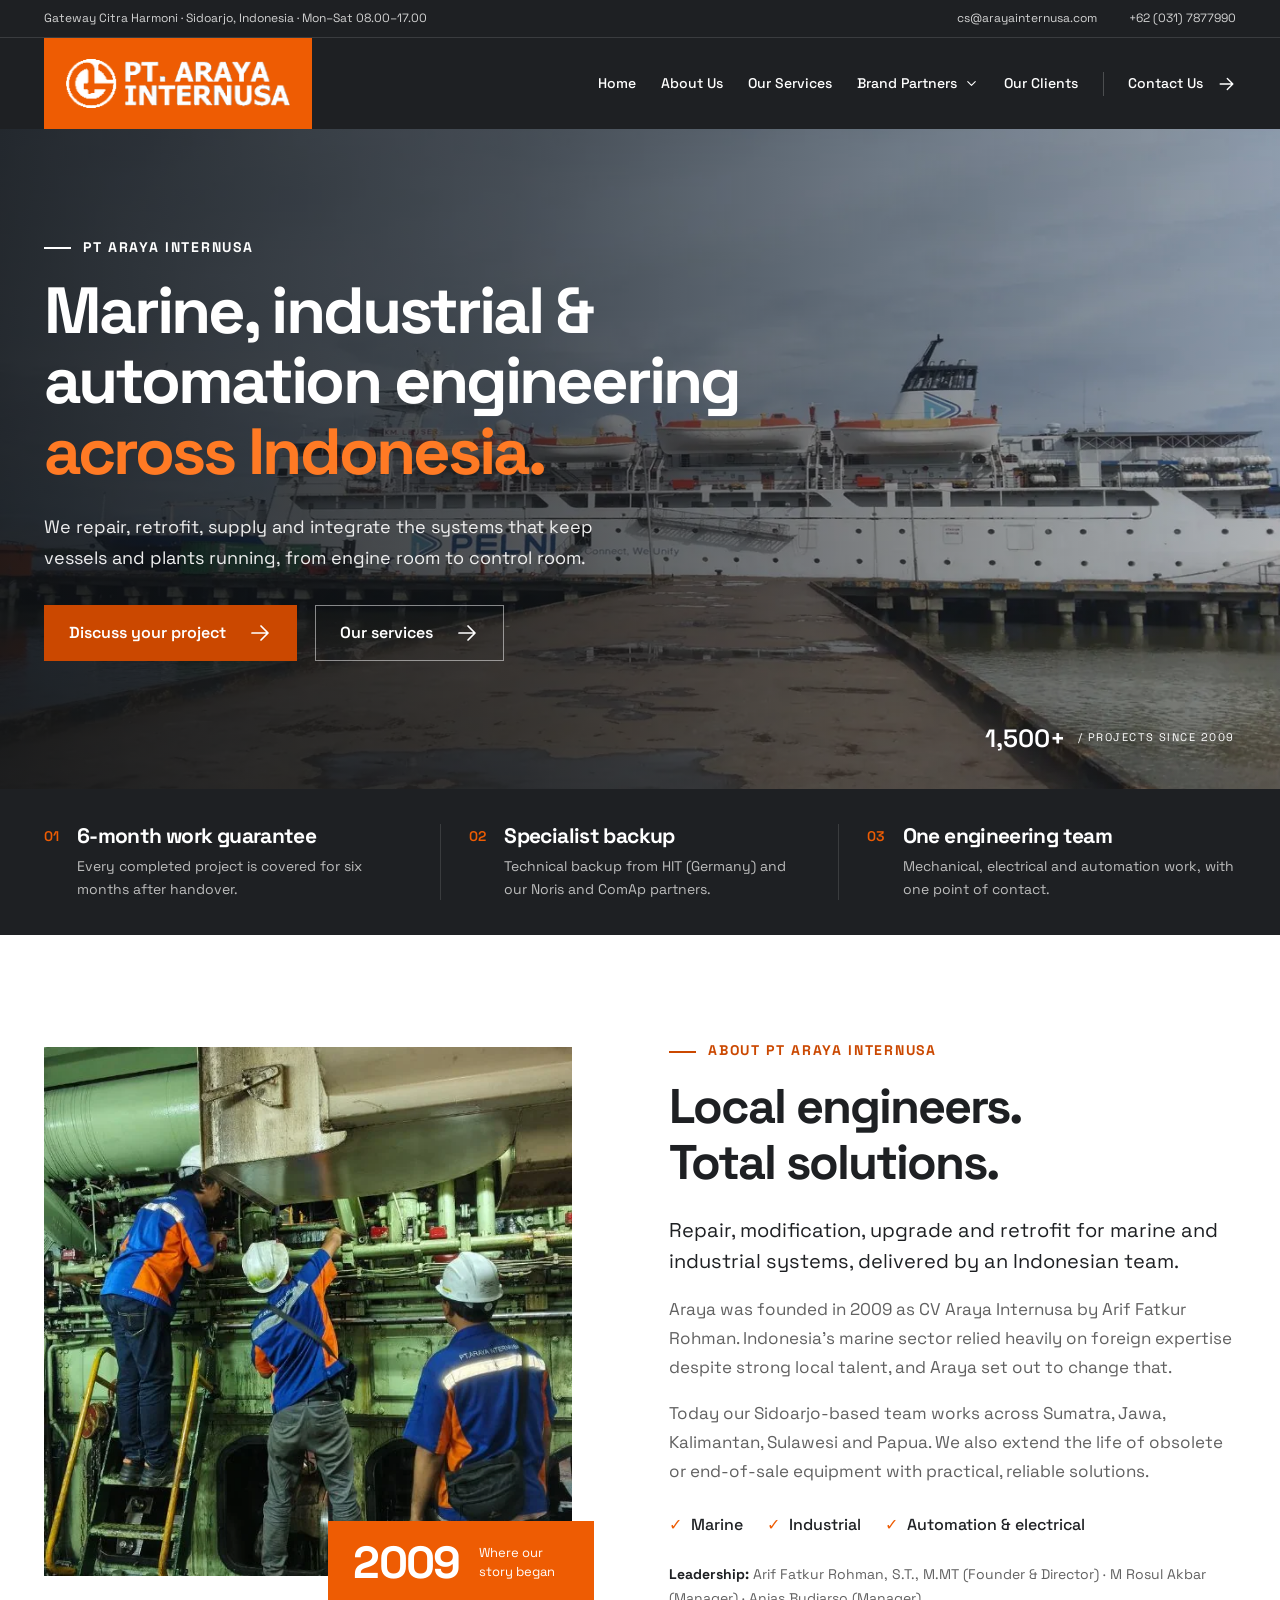
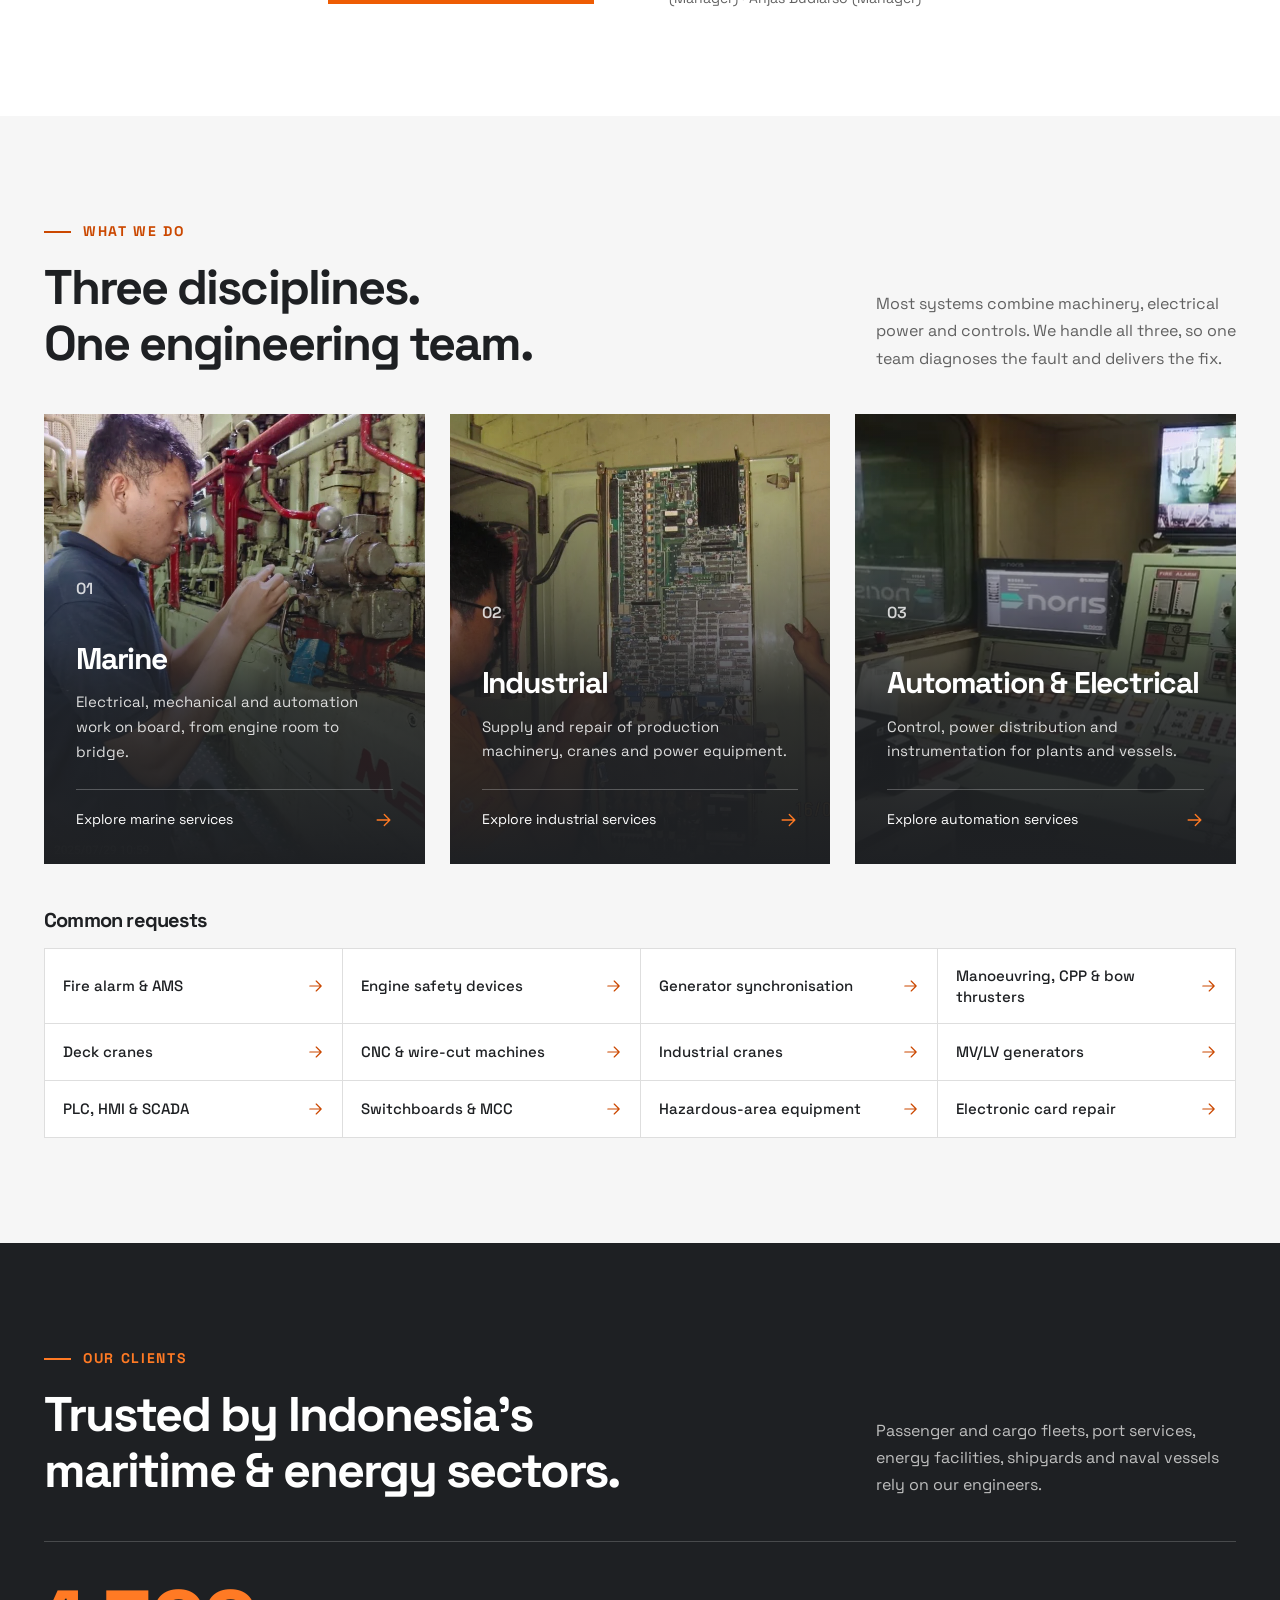
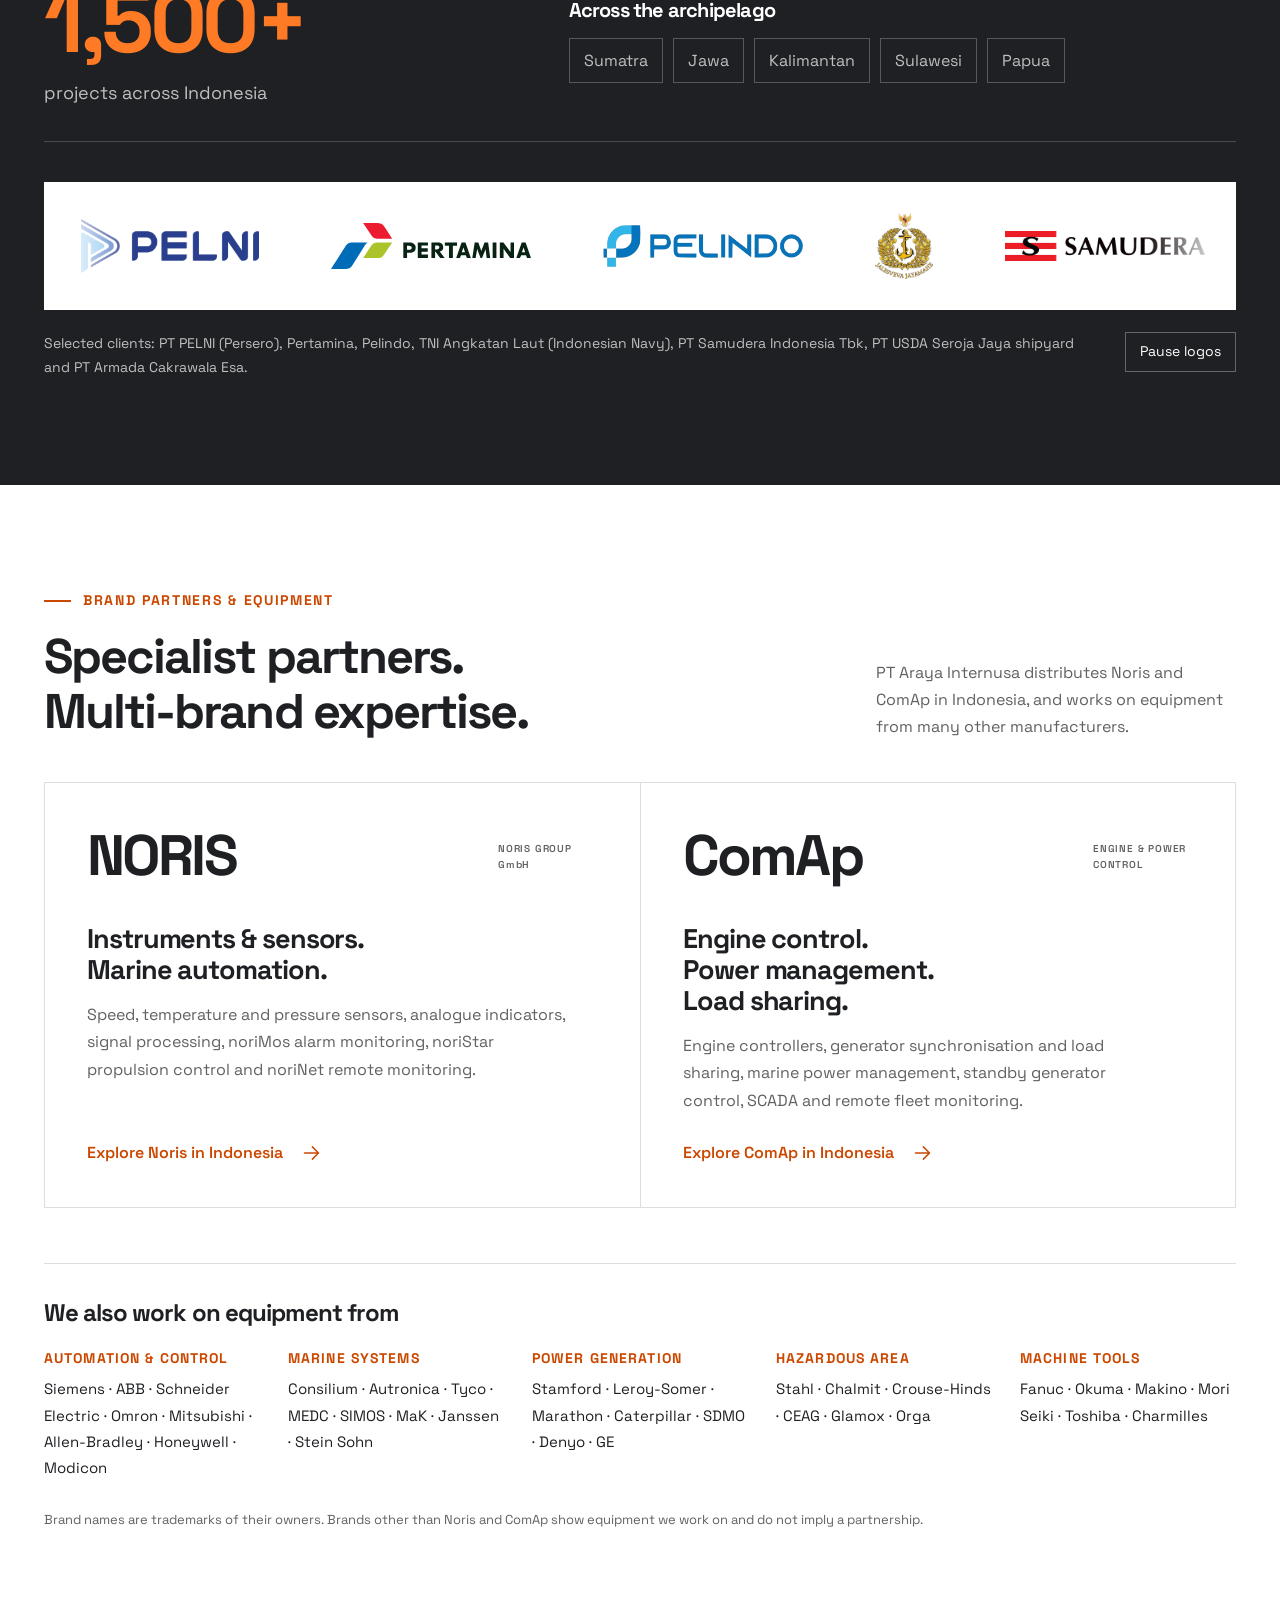
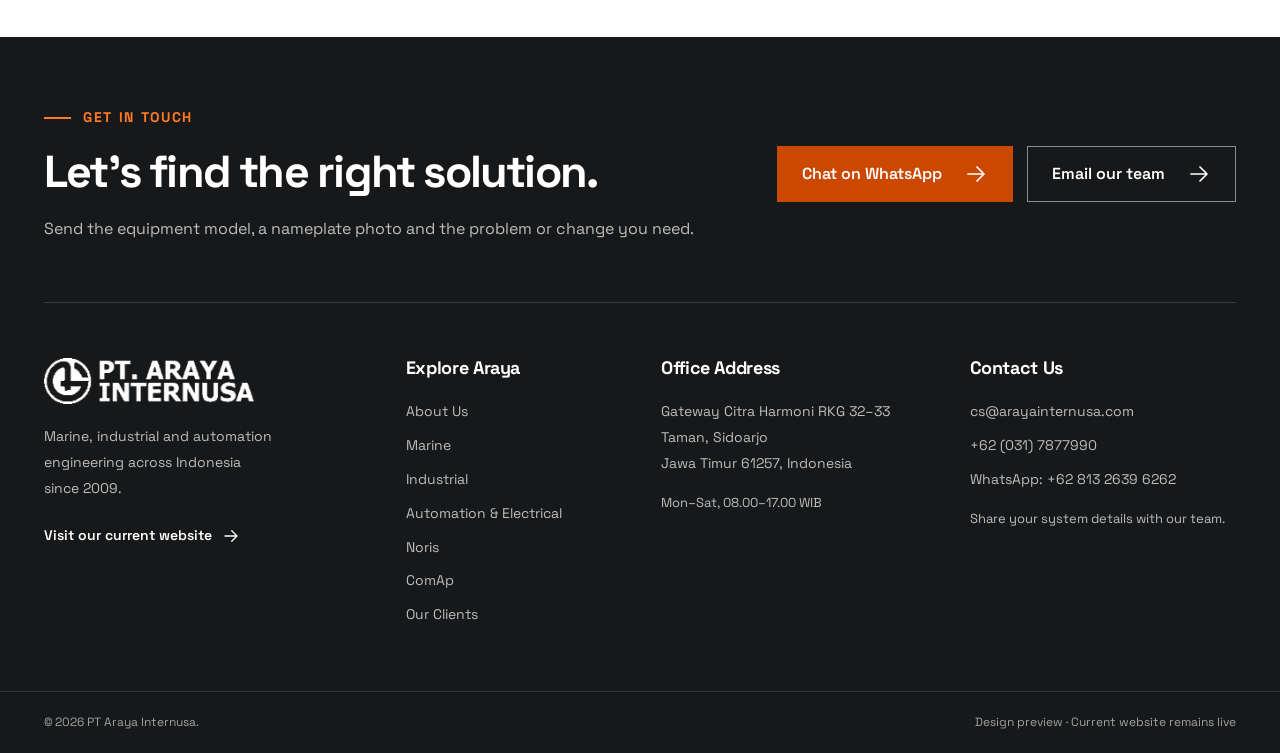
==== commit 541345c6: "Animate client logos with higher-quality sources - Seven clients scroll in a continuous strip: PELNI" ====
--- a/public/index.html
+++ b/public/index.html
@@ -16,8 +16,8 @@
   <meta name="twitter:card" content="summary_large_image">
   <link rel="icon" href="./assets/images/favicon.png">
   <link rel="preload" href="./assets/fonts/space-grotesk.woff2" as="font" type="font/woff2" crossorigin>
-  <link rel="stylesheet" href="./assets/site.css?v=d829a01db6">
-  <script src="./assets/site.js?v=b05d1651c9" defer></script>
+  <link rel="stylesheet" href="./assets/site.css?v=2e2316f7ac">
+  <script src="./assets/site.js?v=85af2cdc4a" defer></script>
   <script type="application/ld+json">{"@context": "https://schema.org", "@graph": [{"@type": "ProfessionalService", "@id": "https://hakiimm8.github.io/arayaweb/#organization", "name": "PT Araya Internusa", "alternateName": "Araya Internusa", "url": "https://arayainternusa.co.id/araya/", "logo": "https://hakiimm8.github.io/arayaweb/assets/images/araya-logo.png", "image": "https://hakiimm8.github.io/arayaweb/assets/images/og-araya.jpg", "description": "Marine, industrial and automation engineering company in Sidoarjo, Indonesia: repair, retrofit, supply and system integration since 2009.", "email": "cs@arayainternusa.com", "telephone": "+62-31-7877990", "foundingDate": "2009", "founder": {"@type": "Person", "name": "Arif Fatkur Rohman"}, "address": {"@type": "PostalAddress", "streetAddress": "Gateway Citra Harmoni RKG 32–33", "addressLocality": "Taman, Sidoarjo", "addressRegion": "Jawa Timur", "postalCode": "61257", "addressCountry": "ID"}, "openingHoursSpecification": {"@type": "OpeningHoursSpecification", "dayOfWeek": ["Monday", "Tuesday", "Wednesday", "Thursday", "Friday", "Saturday"], "opens": "08:00", "closes": "17:00"}, "areaServed": {"@type": "Country", "name": "Indonesia"}, "knowsAbout": ["Marine automation", "Ship electrical systems", "Generator synchronisation", "PLC and SCADA", "Industrial machinery repair", "Crane repair", "Hazardous-area electrical equipment", "Noris", "ComAp"]}, {"@type": "WebSite", "@id": "https://hakiimm8.github.io/arayaweb/#website", "name": "PT Araya Internusa", "url": "https://hakiimm8.github.io/arayaweb/", "publisher": {"@id": "https://hakiimm8.github.io/arayaweb/#organization"}}]}</script>
 </head>
 <body>
@@ -57,8 +57,8 @@
 <section class="section projects" id="clients"><div class="container">
   <div class="section-heading"><div><p class="eyebrow">OUR CLIENTS</p><h2>Trusted by Indonesia’s<br>maritime &amp; energy sectors.</h2></div><p>Passenger and cargo fleets, port services, energy facilities, shipyards and naval vessels rely on our engineers.</p></div>
   <div class="project-reach"><div class="project-total"><strong>1,500+</strong><span>projects across Indonesia</span></div><div class="project-coverage"><h3>Across the archipelago</h3><ul><li>Sumatra</li><li>Jawa</li><li>Kalimantan</li><li>Sulawesi</li><li>Papua</li></ul></div></div>
-  <ul class="client-logos" aria-label="Selected clients"><li><img src="./assets/images/client-pelni.webp" alt="PT PELNI (Persero)" width="234" height="90" loading="lazy"></li><li><img src="./assets/images/client-pelindo.webp" alt="Pelindo Jasa Maritim" width="294" height="62" loading="lazy"></li><li><img src="./assets/images/client-pertamina.webp" alt="Pertamina" width="414" height="96" loading="lazy"></li><li><img src="./assets/images/client-tni-al.webp" alt="TNI Angkatan Laut (Indonesian Navy)" width="85" height="96" loading="lazy"></li><li><img src="./assets/images/client-armada-cakrawala-esa.webp" alt="PT Armada Cakrawala Esa" width="179" height="53" loading="lazy"></li><li><img src="./assets/images/client-usda-seroja-jaya.webp" alt="PT USDA Seroja Jaya shipyard" width="392" height="96" loading="lazy"></li></ul>
-  <p class="client-note">Selected clients: PT PELNI (Persero), Pelindo Jasa Maritim, Pertamina, TNI Angkatan Laut (Indonesian Navy), PT Armada Cakrawala Esa and PT USDA Seroja Jaya shipyard.</p>
+  <div class="client-marquee"><ul class="client-track" aria-label="Selected clients"><li><img src="./assets/images/client-pelni.webp" alt="PT PELNI (Persero)" width="526" height="160" fetchpriority="low" decoding="async"></li><li><img src="./assets/images/client-pertamina.svg" alt="Pertamina" width="1097" height="255" fetchpriority="low" decoding="async"></li><li><img src="./assets/images/client-pelindo.webp" alt="Pelindo" width="774" height="160" fetchpriority="low" decoding="async"></li><li><img class="is-emblem" src="./assets/images/client-tni-al.webp" alt="TNI Angkatan Laut (Indonesian Navy)" width="141" height="160" fetchpriority="low" decoding="async"></li><li><img src="./assets/images/client-samudera-indonesia.webp" alt="PT Samudera Indonesia Tbk" width="1040" height="160" fetchpriority="low" decoding="async"></li><li><img src="./assets/images/client-usda-seroja-jaya.webp" alt="PT USDA Seroja Jaya shipyard" width="588" height="144" fetchpriority="low" decoding="async"></li><li><img src="./assets/images/client-armada-cakrawala-esa.webp" alt="PT Armada Cakrawala Esa" width="179" height="53" fetchpriority="low" decoding="async"></li></ul><ul class="client-track" aria-hidden="true"><li><img src="./assets/images/client-pelni.webp" alt="PT PELNI (Persero)" width="526" height="160" fetchpriority="low" decoding="async"></li><li><img src="./assets/images/client-pertamina.svg" alt="Pertamina" width="1097" height="255" fetchpriority="low" decoding="async"></li><li><img src="./assets/images/client-pelindo.webp" alt="Pelindo" width="774" height="160" fetchpriority="low" decoding="async"></li><li><img class="is-emblem" src="./assets/images/client-tni-al.webp" alt="TNI Angkatan Laut (Indonesian Navy)" width="141" height="160" fetchpriority="low" decoding="async"></li><li><img src="./assets/images/client-samudera-indonesia.webp" alt="PT Samudera Indonesia Tbk" width="1040" height="160" fetchpriority="low" decoding="async"></li><li><img src="./assets/images/client-usda-seroja-jaya.webp" alt="PT USDA Seroja Jaya shipyard" width="588" height="144" fetchpriority="low" decoding="async"></li><li><img src="./assets/images/client-armada-cakrawala-esa.webp" alt="PT Armada Cakrawala Esa" width="179" height="53" fetchpriority="low" decoding="async"></li></ul></div>
+  <div class="client-footer"><p class="client-note">Selected clients: PT PELNI (Persero), Pertamina, Pelindo, TNI Angkatan Laut (Indonesian Navy), PT Samudera Indonesia Tbk, PT USDA Seroja Jaya shipyard and PT Armada Cakrawala Esa.</p><button class="marquee-toggle" type="button" aria-pressed="false">Pause logos</button></div>
 </div></section>
 <section class="section" id="brands"><div class="container">
   <div class="section-heading"><div><p class="eyebrow">BRAND PARTNERS &amp; EQUIPMENT</p><h2>Specialist partners.<br>Multi-brand expertise.</h2></div><p>PT Araya Internusa distributes Noris and ComAp in Indonesia, and works on equipment from many other manufacturers.</p></div>
--- a/public/assets/site.css
+++ b/public/assets/site.css
@@ -58,10 +58,19 @@
 .capability-list{display:grid;grid-template-columns:repeat(4,minmax(0,1fr));border-top:1px solid var(--line);border-left:1px solid var(--line)}
 .capability-list a{display:flex;justify-content:space-between;align-items:center;gap:12px;padding:16px 18px;border-right:1px solid var(--line);border-bottom:1px solid var(--line);background:#fff;font-size:15px;font-weight:500;line-height:1.4;color:var(--ink)}
 .capability-list a:hover{color:var(--orange-readable)}.capability-list svg{width:17px;color:var(--orange-readable)}
-.client-logos{list-style:none;padding:0;margin:0;display:grid;grid-template-columns:repeat(6,minmax(0,1fr));gap:1px;background:#ffffff30;border:1px solid #ffffff30}
-.client-logos li{display:flex;align-items:center;justify-content:center;height:110px;padding:20px;background:#fff}
-.client-logos img{max-height:56px;width:auto;max-width:100%;object-fit:contain}
-.client-note{margin-top:22px;font-size:14px}
+/* Client logos scroll as a continuous strip: two identical tracks move left by their own width. */
+.client-marquee{position:relative;display:flex;overflow:hidden;background:#fff;border:1px solid #ffffff30}
+.client-marquee:before,.client-marquee:after{content:"";position:absolute;top:0;bottom:0;z-index:1;width:90px;pointer-events:none;background:linear-gradient(90deg,#fff 15%,#fff0)}
+.client-marquee:before{left:0}.client-marquee:after{right:0;transform:scaleX(-1)}
+.client-track{display:flex;align-items:center;justify-content:space-around;gap:72px;flex:none;min-width:100%;margin:0;padding:30px 36px;list-style:none;animation:client-scroll 38s linear infinite}
+.client-track li{flex:none}
+.client-track img{height:54px;width:auto;max-width:200px;object-fit:contain}.client-track img.is-emblem{height:66px}
+.client-marquee:hover .client-track,.client-marquee.is-paused .client-track{animation-play-state:paused}
+@keyframes client-scroll{to{transform:translateX(-100%)}}
+@media(prefers-reduced-motion:reduce){.client-marquee:before,.client-marquee:after{display:none}.client-track{animation:none;flex:1 1 auto;min-width:0;flex-wrap:wrap;justify-content:center;gap:28px 56px}.client-track[aria-hidden="true"]{display:none}}
+.client-footer{display:flex;justify-content:space-between;align-items:flex-start;gap:24px;margin-top:22px}.client-note{font-size:14px}
+.marquee-toggle{display:none;flex:none;background:none;border:1px solid #ffffff50;color:#fff;padding:7px 14px;font-size:14px;cursor:pointer}.js .marquee-toggle{display:inline-block}.marquee-toggle:hover{border-color:#fff}
+@media(prefers-reduced-motion:reduce){.js .marquee-toggle{display:none}}
 .equipment-brands{margin-top:55px;padding-top:35px;border-top:1px solid var(--line)}
 .equipment-brands>h3{font-size:24px;margin-bottom:24px}
 .equipment-brand-grid{display:grid;grid-template-columns:repeat(5,minmax(0,1fr));gap:28px}
@@ -73,5 +82,5 @@
 .equipment-list dt{font-size:17px;font-weight:700;color:var(--ink)}.equipment-list dd{margin:0;font-size:16px}
 .enquiry-checklist{margin:6px 0 18px;padding-left:20px;font-size:16px;line-height:1.8}
 .related-services{display:flex;flex-wrap:wrap;gap:16px 34px}
-@media(max-width:980px){.capability-list{grid-template-columns:repeat(2,minmax(0,1fr))}.client-logos{grid-template-columns:repeat(3,minmax(0,1fr))}.equipment-brand-grid{grid-template-columns:repeat(3,minmax(0,1fr))}}
-@media(max-width:680px){.capability-list{grid-template-columns:1fr}.client-logos{grid-template-columns:repeat(2,minmax(0,1fr))}.client-logos li{height:92px;padding:16px}.client-logos img{max-height:46px}.equipment-brand-grid{grid-template-columns:repeat(2,minmax(0,1fr));gap:24px 20px}.equipment-list>div{grid-template-columns:1fr;gap:6px}.contact-actions{flex-direction:column;align-items:stretch}}
+@media(max-width:980px){.capability-list{grid-template-columns:repeat(2,minmax(0,1fr))}.equipment-brand-grid{grid-template-columns:repeat(3,minmax(0,1fr))}}
+@media(max-width:680px){.capability-list{grid-template-columns:1fr}.client-track{gap:48px;padding:22px 24px}.client-track img{height:42px;max-width:150px}.client-track img.is-emblem{height:52px}.client-marquee:before,.client-marquee:after{width:40px}.equipment-brand-grid{grid-template-columns:repeat(2,minmax(0,1fr));gap:24px 20px}.equipment-list>div{grid-template-columns:1fr;gap:6px}.contact-actions{flex-direction:column;align-items:stretch}.client-footer{flex-direction:column;gap:14px}}
